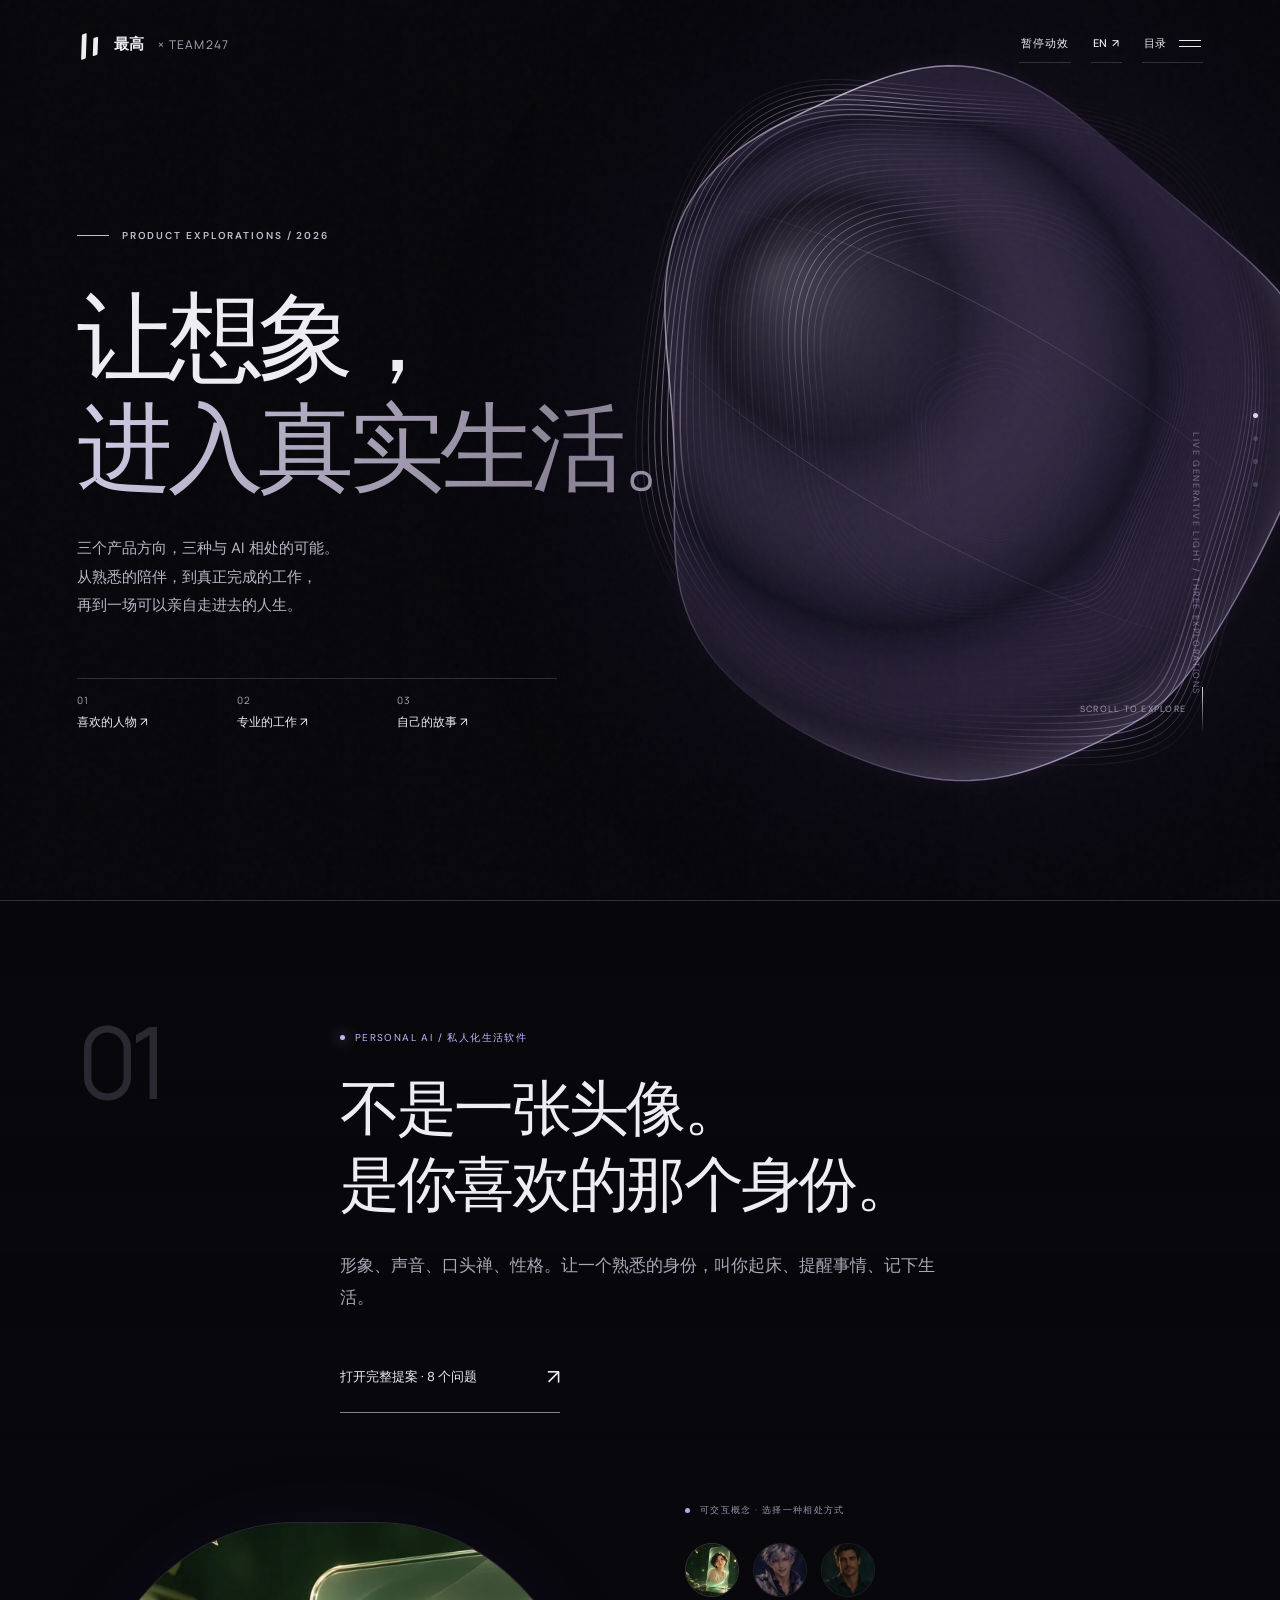
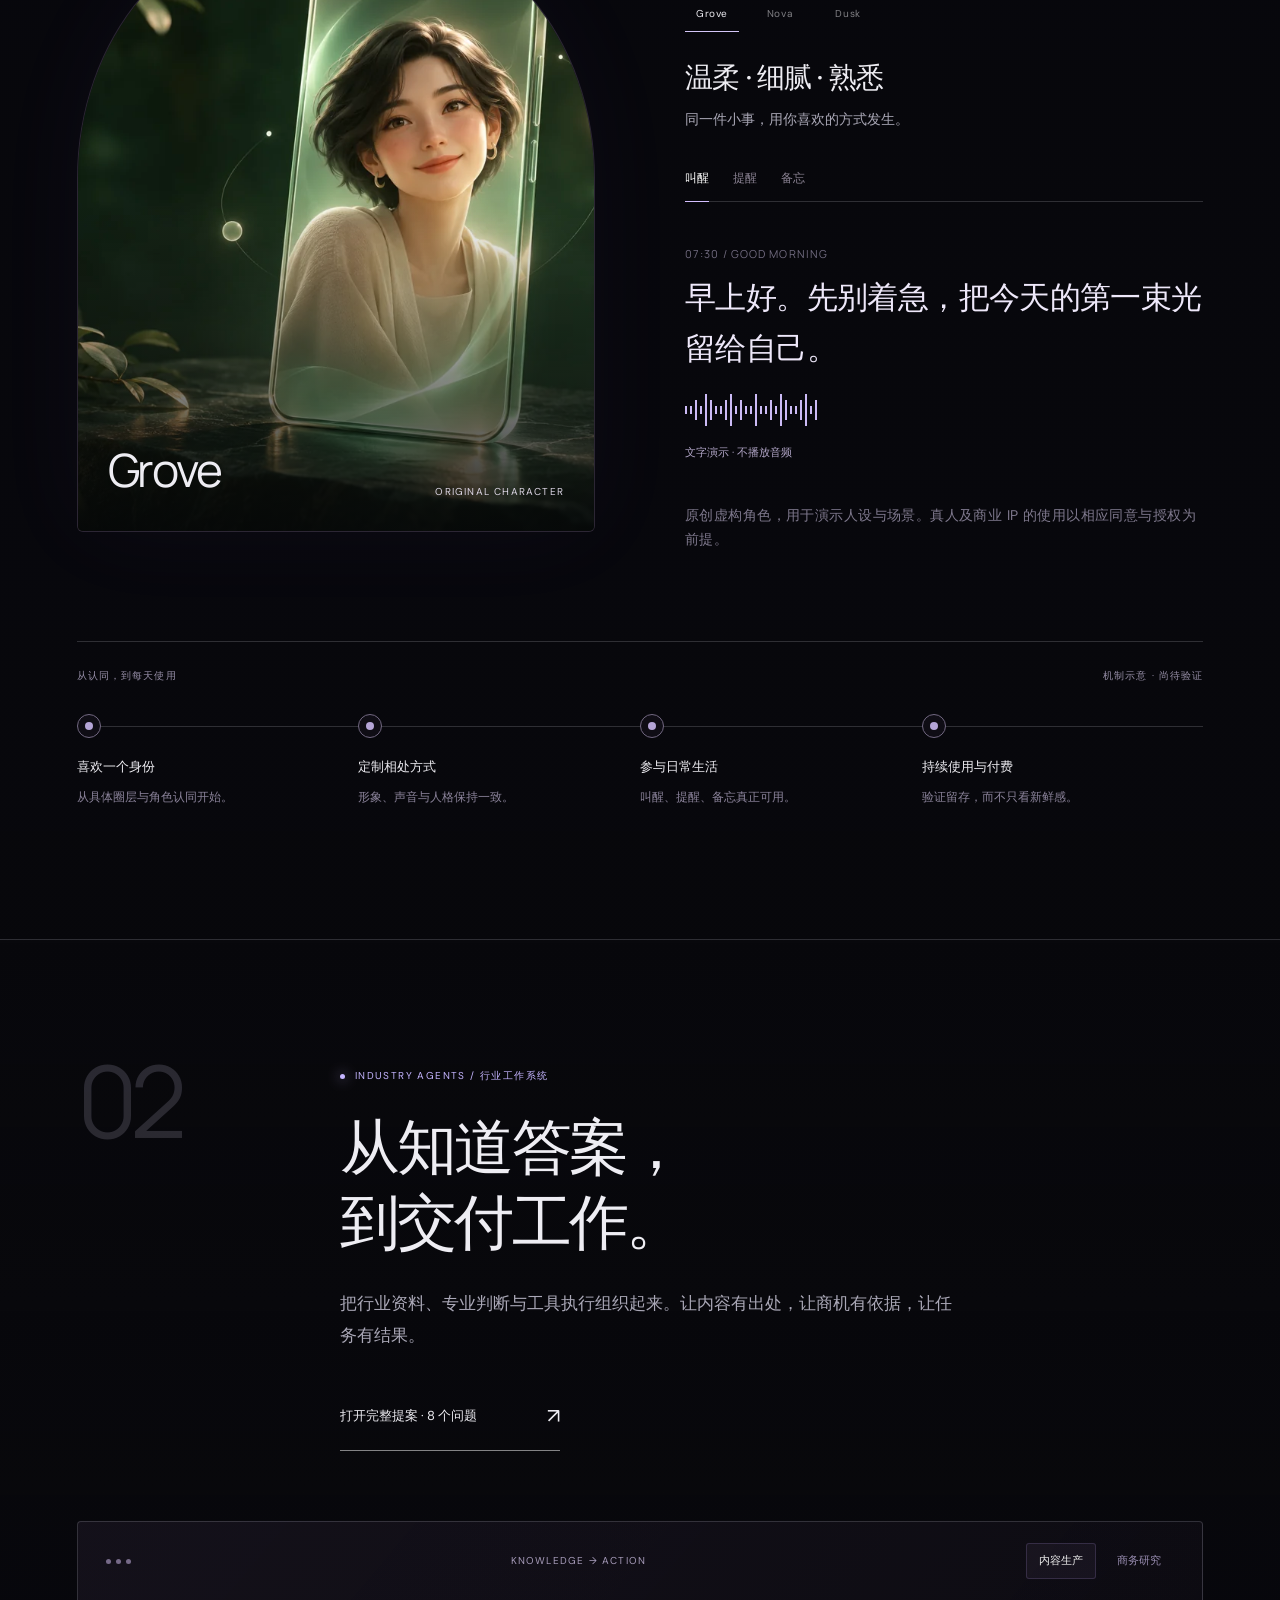
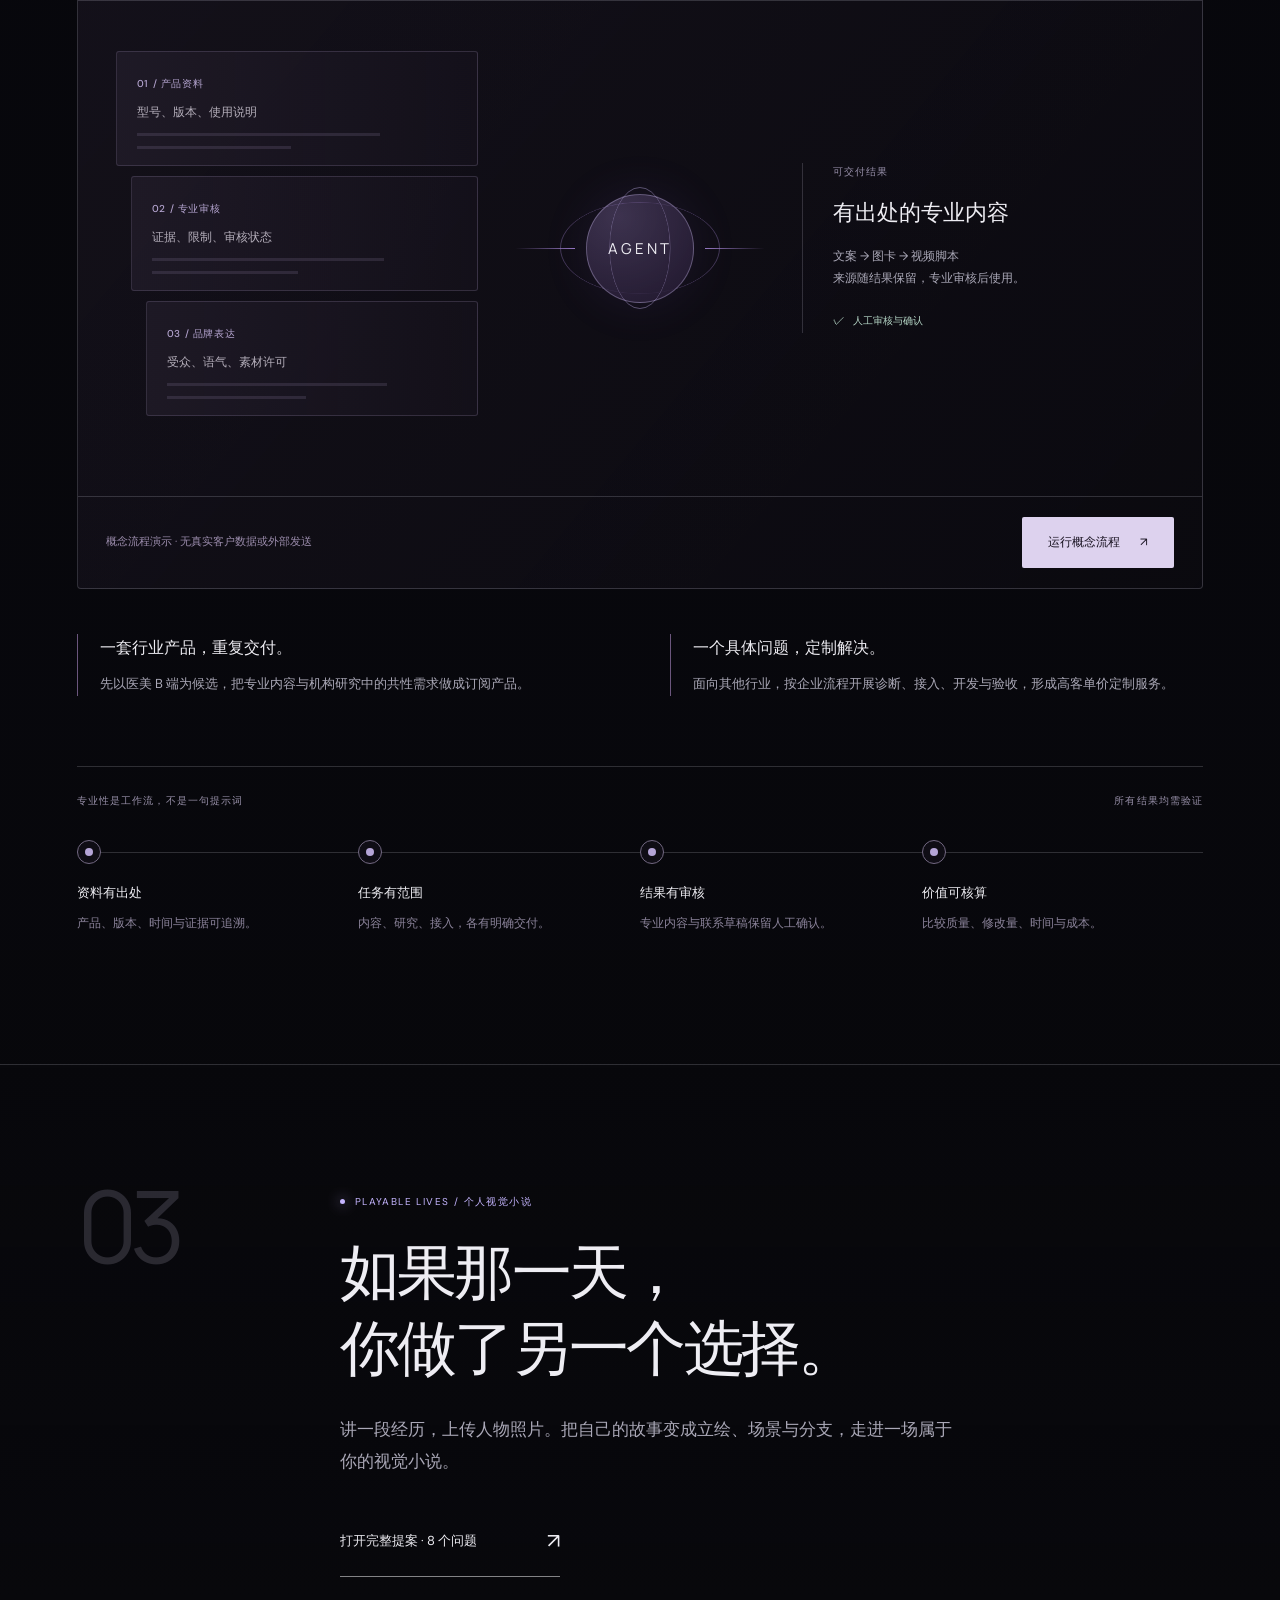
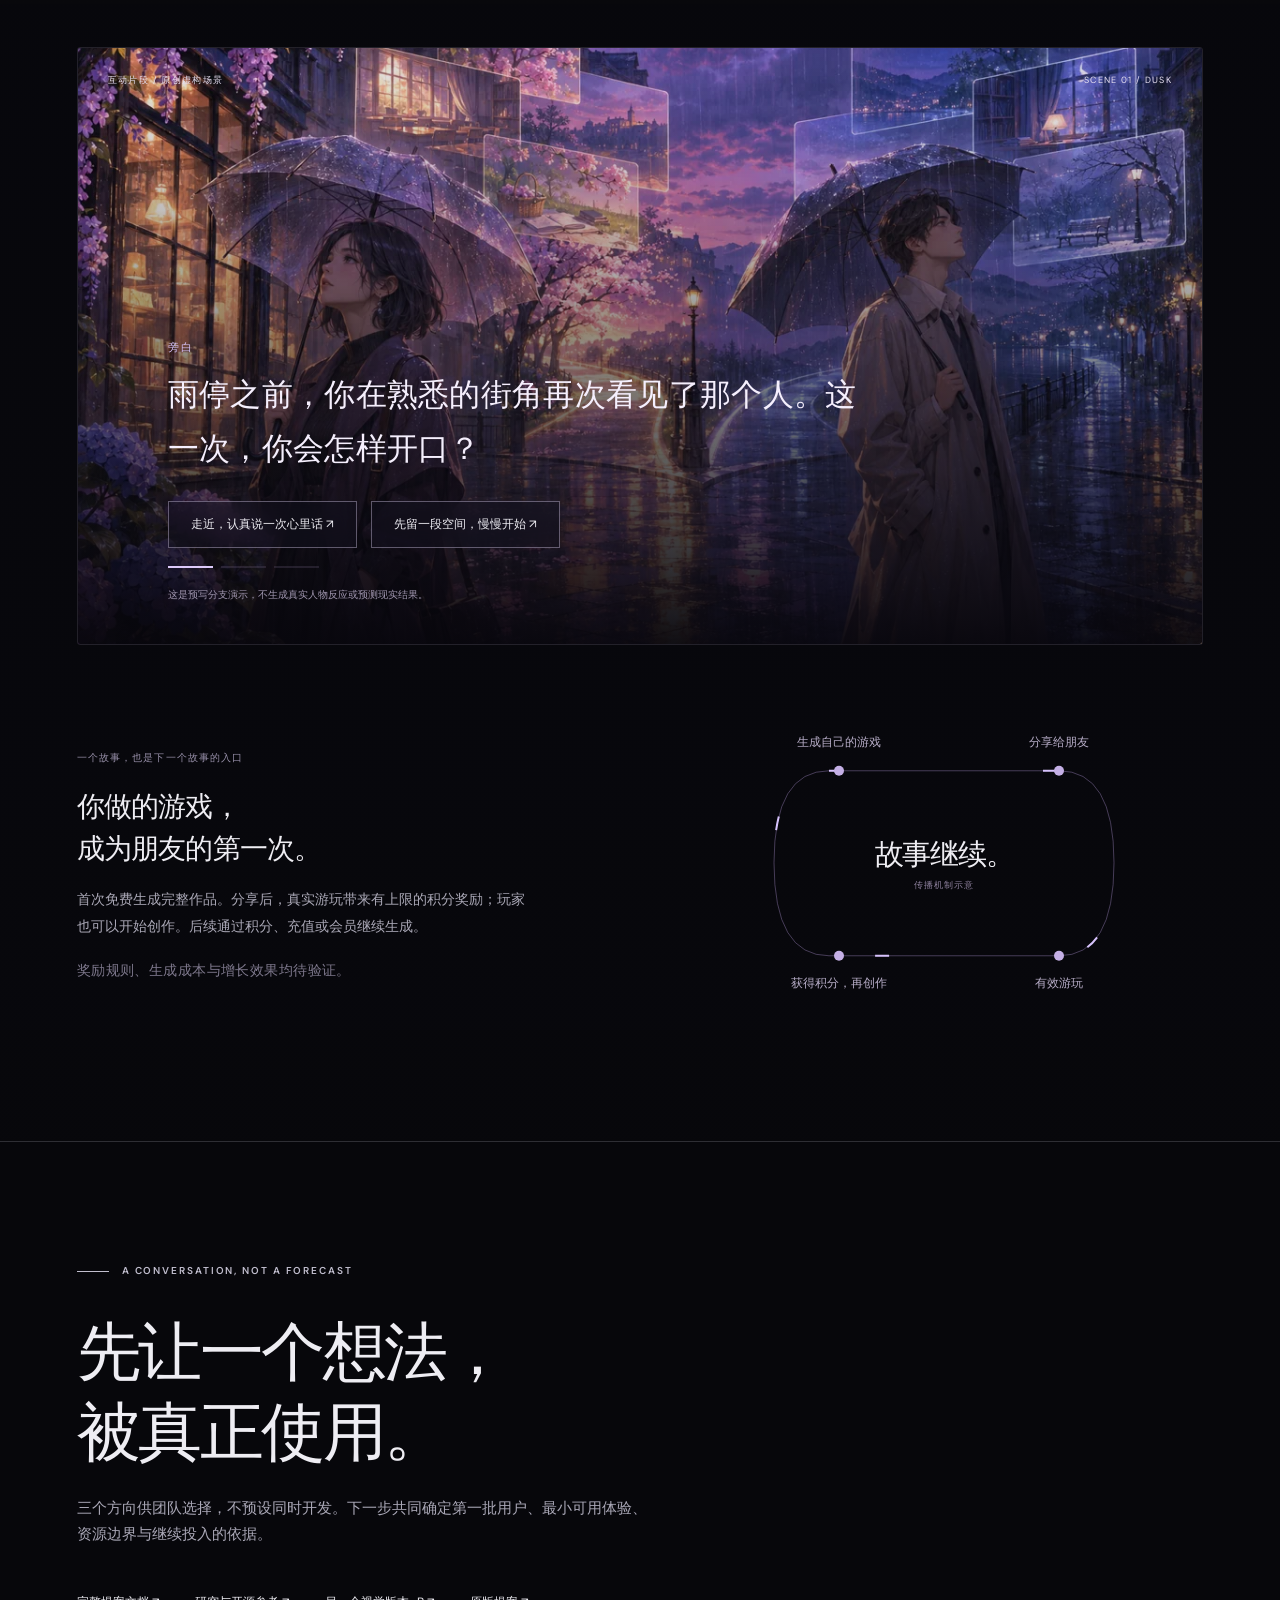
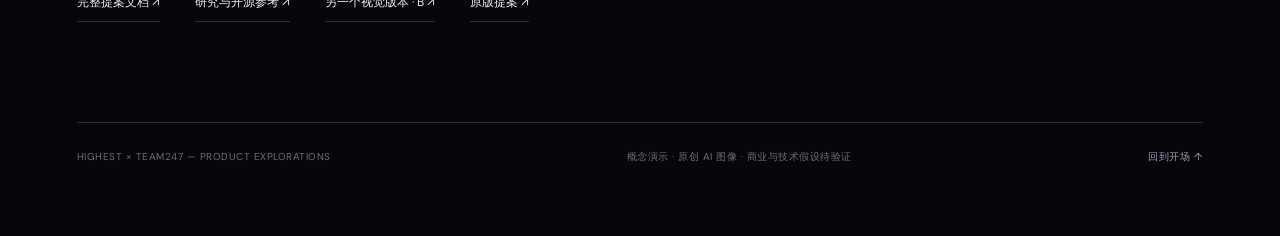
==== team247-proposals/a.html @ 658eeb75 "Publish two distinct motion-led proposal designs" ====
<!doctype html>
<html lang="zh-CN">
<head>
<meta charset="utf-8"><meta name="viewport" content="width=device-width,initial-scale=1"><meta name="theme-color" content="#08080c">
<title>最高 × Team247 — Possible Worlds / A</title>
<meta name="description" content="Three product proposals: personal AI, industry agents and playable lives. An interactive bilingual presentation by Highest for Team247.">
<link rel="icon" href="assets/mark.svg" type="image/svg+xml">
<style>
@import url('https://fonts.googleapis.com/css2?family=DM+Sans:wght@400;500;600;700&family=Manrope:wght@400;500;600;700;800&display=swap');
:root{--bg:#08080c;--paper:#eeedf3;--muted:#aaa8b7;--line:rgba(236,234,255,.17);--violet:#c5b5ff;--accent:#c5b5ff;--sans:'DM Sans','PingFang SC','Microsoft YaHei',sans-serif;--display:'Manrope','PingFang SC',sans-serif}
*{box-sizing:border-box}html{scroll-behavior:smooth;scroll-padding-top:90px}body{margin:0;background:var(--bg);color:var(--paper);font-family:var(--sans);font-size:16px;line-height:1.75;overflow-x:hidden}button,a,input{font:inherit}button,a{-webkit-tap-highlight-color:transparent}button{cursor:pointer}a{color:inherit;text-decoration:none}button{color:inherit;border:0;background:none}button:focus-visible,a:focus-visible{outline:2px solid var(--violet);outline-offset:6px}button:disabled{opacity:.5;cursor:default}::selection{background:#c5b5fF;color:#111}p,h1,h2,h3{margin:0}p{color:var(--muted)}h1,h2,h3{font-weight:500}img{display:block;width:100%;object-fit:cover}svg{display:block}#webgl{position:fixed;inset:0;z-index:-2;pointer-events:none;opacity:.96}#webgl canvas{width:100%;height:100%;display:block}.background{position:fixed;inset:0;z-index:-3;background:radial-gradient(ellipse at 77% 37%,#292039 0,transparent 47%),#08080c}.webgl-ready .background{background:#08080c}.noise{position:fixed;inset:0;z-index:8;pointer-events:none;opacity:.035;background-image:url("data:image/svg+xml,%3Csvg viewBox='0 0 180 180' xmlns='http://www.w3.org/2000/svg'%3E%3Cfilter id='n'%3E%3CfeTurbulence type='fractalNoise' baseFrequency='.78' numOctaves='3' stitchTiles='stitch'/%3E%3C/filter%3E%3Cpath fill='%23fff' filter='url(%23n)' opacity='.65' d='M0 0h180v180H0z'/%3E%3C/svg%3E")}
.wrap{width:min(1440px,88vw);margin:0 auto}.nav{position:fixed;left:0;right:0;top:0;z-index:30;border-bottom:1px solid transparent;transition:background .3s,border .3s}.nav.scrolled{background:rgba(8,8,12,.82);backdrop-filter:blur(20px);border-color:var(--line)}.nav-inner{height:88px;display:flex;align-items:center;justify-content:space-between;gap:30px}.brand{font-family:var(--display);font-size:15px;letter-spacing:.02em;display:flex;align-items:center;gap:14px}.brand-mark{width:23px;height:23px;position:relative;display:block;transform:rotate(-18deg)}.brand-mark:before,.brand-mark:after{content:'';position:absolute;background:#eee;border-radius:1px;width:5px;height:24px;left:4px;transform:skew(-20deg)}.brand-mark:after{left:15px;height:17px;top:7px}.brand span.light{font-size:12px;color:var(--muted);letter-spacing:.1em}.nav-tools{display:flex;align-items:center;gap:20px}.tool{height:38px;font-size:11px;font-weight:500;letter-spacing:.07em;border-bottom:1px solid var(--line);padding:0 2px;white-space:nowrap}.tool:hover{border-color:white}.menu-btn{display:flex;align-items:center;gap:12px}.menu-icon{display:flex;gap:5px;flex-direction:column;width:22px}.menu-icon i{height:1px;width:22px;background:var(--paper);transition:transform .3s}.menu-btn[aria-expanded=true] i:first-child{transform:translateY(3px) rotate(45deg)}.menu-btn[aria-expanded=true] i:last-child{transform:translateY(-3px) rotate(-45deg)}.menu{position:fixed;inset:88px 0 auto;z-index:28;background:rgba(13,12,19,.97);backdrop-filter:blur(24px);border-bottom:1px solid var(--line);padding:30px 0 42px}.menu[hidden]{display:none}.menu-links{display:grid;grid-template-columns:repeat(3,1fr);gap:36px}.menu a{display:block;padding:18px 0;border-bottom:1px solid var(--line)}.menu a span{display:block;color:var(--muted);font-size:11px;letter-spacing:.14em;margin-bottom:10px}.menu a strong{font-size:24px;font-weight:400}.menu-secondary{margin-top:28px;display:flex;gap:28px;font-size:12px;color:var(--muted)}
.hero{min-height:100svh;display:flex;align-items:center;padding:150px 0 90px;position:relative}.hero:before{content:'';position:absolute;inset:0;z-index:-1;background:linear-gradient(90deg,rgba(8,8,12,.65),transparent 75%)}.eyebrow{display:flex;align-items:center;gap:13px;font-size:10px;font-weight:600;letter-spacing:.19em;text-transform:uppercase;color:#c1bece}.eyebrow:before{content:'';height:1px;width:32px;background:currentColor}.hero-kicker{margin-bottom:35px}.hero h1{font-family:var(--display);font-size:clamp(55px,7.5vw,126px);font-weight:500;line-height:1.15;letter-spacing:-.055em;max-width:1100px}.hero h1 .line{display:block;overflow:hidden}.hero h1 .line>span{display:block}.hero h1 .soft{color:transparent;background:linear-gradient(110deg,#d3cde8,#898294 45%,#e3dafa);background-clip:text;-webkit-background-clip:text}.hero-description{font-size:15px;max-width:400px;margin-top:34px;color:#bbb7c7;line-height:1.9}.hero-bottom{display:flex;align-items:end;justify-content:space-between;margin-top:58px;gap:30px}.chapter-track{display:flex;gap:0}.track-link{padding:14px 24px 0 0;width:160px;border-top:1px solid var(--line);position:relative;font-size:12px}.track-link:before{content:'';position:absolute;top:-1px;left:0;height:1px;width:0;background:white;transition:width .4s}.track-link:hover:before{width:90%}.track-link b{display:block;font:10px var(--display);color:var(--muted);margin-bottom:5px;letter-spacing:.15em}.scroll-note{font-size:9px;letter-spacing:.14em;display:flex;align-items:center;gap:16px;color:#9f9aa9}.scroll-note:after{content:'';height:46px;width:1px;background:linear-gradient(#ddd,transparent)}.film-caption{position:absolute;right:6vw;top:48%;font-size:9px;letter-spacing:.18em;color:#bcb5d2;writing-mode:vertical-rl;opacity:.55}
.chapter{position:relative;padding:120px 0 130px;border-top:1px solid var(--line);background:linear-gradient(180deg,rgba(8,8,12,.5),rgba(8,8,12,.9) 34%,rgba(8,8,12,.92));scroll-margin-top:60px}.chapter-head{display:grid;grid-template-columns:.27fr 1fr;gap:30px;margin-bottom:70px}.chapter-index{font:100px/.8 var(--display);letter-spacing:-.08em;color:rgba(223,217,247,.16)}.chapter-intro{max-width:850px}.chapter h2{font:500 clamp(37px,4.7vw,78px)/1.26 var(--display);letter-spacing:-.045em;margin:20px 0 28px}.chapter-deck{font-size:17px;line-height:1.9;max-width:620px}.chapter-tag{display:inline-flex;align-items:center;gap:10px;font-size:10px;letter-spacing:.14em;color:var(--violet)}.dot{width:5px;height:5px;background:currentColor;border-radius:50%;box-shadow:0 0 14px currentColor}.read-link{display:inline-flex;align-items:center;justify-content:space-between;gap:55px;padding:16px 0;border-bottom:1px solid rgba(255,255,255,.5);font-size:13px;margin-top:30px;min-width:220px}.read-link .arrow{font-size:21px;transition:transform .25s}.read-link:hover .arrow{transform:translate(4px,-4px)}.concept-note{font-size:10px;color:#7e788d;line-height:1.65;letter-spacing:.03em;margin-top:18px}.demo-label{font-size:9px;color:#9b93ae;letter-spacing:.15em;text-transform:uppercase;display:flex;align-items:center;gap:10px}.demo-label:before{content:'';display:block;width:5px;height:5px;background:#b9a6f2;border-radius:50%}
.persona-layout{display:grid;grid-template-columns:1fr 1fr;gap:8%;align-items:center}.portrait-stage{position:relative;height:610px;border-radius:42% 42% 6px 6px;overflow:hidden;border:1px solid #675b7840;background:#18141d;box-shadow:0 0 100px #9c72fa0b}.portrait-stage:after{content:'';position:absolute;inset:0;background:linear-gradient(transparent 45%,rgba(5,7,8,.88));pointer-events:none}.portrait-stage img{height:100%;transition:opacity .25s,transform .9s;object-position:center}.portrait-stage:hover img{transform:scale(1.035)}.portrait-stage .portrait-label{position:absolute;left:30px;right:30px;bottom:30px;z-index:2;display:flex;justify-content:space-between;align-items:end}.portrait-label strong{font:400 46px var(--display);letter-spacing:-.05em}.portrait-label span{font-size:10px;color:#ddd6e5;text-transform:uppercase;letter-spacing:.12em}.avatar-selector{display:flex;gap:14px;margin:24px 0}.avatar-choice{display:flex;flex-direction:column;gap:8px;align-items:center;padding:0 0 9px;border-bottom:1px solid transparent;opacity:.52;transition:opacity .3s}.avatar-choice.active{opacity:1;border-color:#d4c6f7}.avatar-choice img{width:54px;height:54px;border-radius:50%;border:1px solid #ffffff30;object-fit:cover}.avatar-choice span{font-size:10px;letter-spacing:.06em}.persona-config{padding:20px 0}.persona-config h3{font-size:28px;line-height:1.4;margin:26px 0 10px;letter-spacing:-.03em}.persona-config>p{font-size:14px}.scene-tabs{display:flex;gap:24px;margin:36px 0 20px;border-bottom:1px solid var(--line)}.scene-tab{padding:0 0 12px;font-size:12px;position:relative;color:#898192}.scene-tab.active{color:white}.scene-tab.active:after{content:'';position:absolute;bottom:-1px;left:0;right:0;height:1px;background:#d4bfff}.message{min-height:165px;padding:24px 0;position:relative}.message-time{font:11px var(--display);color:#716b80;letter-spacing:.1em;margin-bottom:12px}.message-quote{font-size:clamp(22px,2.4vw,36px);line-height:1.65;letter-spacing:-.02em;color:#eee8fa}.message-role{color:#b1a5c7;font-size:11px;margin-top:16px}.wave{height:35px;display:flex;align-items:center;gap:3px;margin-top:18px}.wave i{display:block;width:2px;background:#cbbaf5;height:8px;animation:wave 2.1s ease-in-out infinite}.wave i:nth-child(3n){animation-delay:-.4s;height:20px}.wave i:nth-child(4n){animation-delay:-1.2s}.wave i:nth-child(5n){height:32px;animation-delay:-.8s}@keyframes wave{0%,100%{transform:scaleY(.3);opacity:.3}50%{transform:scaleY(1);opacity:1}}
.mechanism{margin-top:70px;border-top:1px solid var(--line);padding-top:25px}.mechanism-head{display:flex;justify-content:space-between;gap:25px;margin-bottom:30px}.micro{font-size:10px;color:#978fa9;letter-spacing:.11em;text-transform:uppercase}.rail{display:grid;grid-template-columns:repeat(4,1fr);position:relative}.rail:before{content:'';position:absolute;left:0;right:0;top:12px;height:1px;background:var(--line)}.rail-node{padding-right:25px;position:relative}.rail-node .pin{position:relative;display:block;width:24px;height:24px;background:#0f0d15;border:1px solid #726882;border-radius:50%;margin-bottom:18px}.rail-node .pin:after{content:'';position:absolute;inset:7px;background:#b5a5d7;border-radius:50%}.rail-node h4{margin:0 0 8px;font-size:13px;font-weight:500}.rail-node p{font-size:12px;line-height:1.8;color:#8b839b;max-width:230px}
.industry-workspace{background:linear-gradient(130deg,#211b2a80,#0b0a10dc);border:1px solid var(--line);border-radius:4px;position:relative;overflow:hidden}.workspace-top{display:flex;align-items:center;justify-content:space-between;padding:21px 28px;border-bottom:1px solid var(--line)}.window-dots{display:flex;gap:5px}.window-dots i{width:5px;height:5px;background:#766a88;border-radius:50%}.workspace-title{font-size:10px;color:#a69bb9;letter-spacing:.12em}.industry-views{display:flex;gap:8px}.mode-btn{font-size:11px;color:#978baf;padding:7px 12px;border:1px solid transparent;border-radius:3px}.mode-btn.active{color:#eee;border-color:#8b76b540;background:#75618b1a}.pipeline{display:grid;grid-template-columns:1fr .7fr 1fr;gap:35px;padding:50px 38px;align-items:center;min-height:340px}.source-stack{position:relative;padding:0 0 20px}.source-sheet{border:1px solid #7b6c8c50;border-radius:3px;padding:16px 20px;margin-bottom:10px;background:linear-gradient(90deg,#2a233380,#1a152160);transform:translateX(0);transition:transform .5s,background .5s}.source-sheet:nth-child(2){margin-left:15px}.source-sheet:nth-child(3){margin-left:30px}.source-sheet b{font-size:10px;font-weight:500;color:#b4a4cf;letter-spacing:.06em}.source-sheet p{font-size:12px;color:#b4aeba;margin-top:6px}.source-line{height:3px;width:76%;margin-top:10px;background:#9f8cb52c}.source-line.short{width:48%}.core{aspect-ratio:1;display:grid;place-items:center;position:relative;max-width:160px;width:100%;margin:auto}.core:before,.core:after{content:'';position:absolute;inset:0;border:1px solid #8a70ae70;border-radius:50%;transform:rotateX(55deg);animation:orbit 14s linear infinite}.core:after{inset:12%;animation-direction:reverse;border-color:#c9b7ef66;transform:rotateY(60deg)}.core-main{width:68%;height:68%;border:1px solid #d9c9fc55;border-radius:50%;display:grid;place-items:center;background:radial-gradient(circle at 30% 20%,#a88bd64d,#20172d);box-shadow:0 0 50px #9668ef18;position:relative}.core-main span{font:15px var(--display);letter-spacing:.2em}.core .connection{position:absolute;top:50%;height:1px;width:60px;background:linear-gradient(90deg,transparent,#9477c1);left:-45px}.core .connection.right{left:auto;right:-45px;transform:rotate(180deg)}@keyframes orbit{to{transform:rotateX(55deg) rotateZ(360deg)}}.output-frame{border-left:1px solid var(--line);padding-left:30px}.output-frame .micro{margin-bottom:15px}.output-frame h3{font-size:22px;line-height:1.5;margin-bottom:16px}.output-frame p{font-size:12px;line-height:1.9}.approval{display:inline-flex;gap:8px;align-items:center;color:#b6d7c7;font-size:10px;margin-top:20px}.approval:before{content:'✓';font-size:12px}.run-btn{padding:15px 26px;background:#ddd2ee;color:#17111f;font-size:12px;display:flex;align-items:center;gap:20px;border-radius:2px;transition:background .2s}.run-btn:hover{background:white}.workspace-bottom{display:flex;align-items:center;justify-content:space-between;border-top:1px solid var(--line);padding:20px 28px;gap:20px}.progress-text{font-size:11px;color:#9b8cac;min-height:20px}.running .source-sheet{transform:translateX(8px);background:#382947}.running .core{animation:pulse 1s ease-in-out infinite}@keyframes pulse{50%{filter:brightness(1.6)}}.business-routes{display:grid;grid-template-columns:1fr 1fr;gap:60px;margin-top:45px}.business-route{padding-left:22px;border-left:1px solid #6b567d}.business-route h3{font-size:16px;margin-bottom:10px}.business-route p{font-size:13px;line-height:1.9}
.story-stage{position:relative;min-height:580px;border:1px solid #9990ae30;overflow:hidden;border-radius:3px;isolation:isolate}.story-stage>img{position:absolute;inset:0;height:100%;z-index:-2;transition:transform 2s ease,filter 1s}.story-stage:after{content:'';position:absolute;inset:0;z-index:-1;background:linear-gradient(180deg,rgba(7,6,12,.12) 10%,rgba(7,6,12,.35) 40%,rgba(7,6,12,.96))}.story-topline{position:absolute;left:30px;right:30px;top:25px;display:flex;justify-content:space-between;color:#e8e1f2;font-size:9px;letter-spacing:.15em}.story-body{position:relative;padding:290px 8% 40px;max-width:900px}.story-speaker{font-size:11px;letter-spacing:.2em;color:#d6c3fa;margin-bottom:12px}.story-line{font-size:clamp(19px,2.4vw,31px);line-height:1.75;letter-spacing:.01em;max-width:700px;color:#f5effd;min-height:108px}.choices{display:flex;gap:14px;margin-top:24px;flex-wrap:wrap}.choice{font-size:12px;padding:12px 22px;border:1px solid #e2d4f361;background:#11101e70;backdrop-filter:blur(12px);transition:background .25s,transform .25s}.choice:hover{background:#55456490;transform:translateY(-2px)}.story-foot{font-size:10px;color:#a197b0;margin-top:18px}.story-timeline{display:flex;gap:8px;align-items:center;margin-top:18px}.story-timeline i{height:2px;width:45px;background:#7e6c9438}.story-timeline i.active{background:#ddcafa}.flywheel{display:grid;grid-template-columns:1fr 1fr;gap:8%;align-items:center;margin-top:70px}.flywheel-copy h3{font-size:28px;line-height:1.5;letter-spacing:-.03em;margin:16px 0}.flywheel-copy p{font-size:14px;line-height:1.9;max-width:450px}.loop-diagram{position:relative;width:min(100%,430px);aspect-ratio:1.45;margin:auto}.loop-diagram svg{width:100%;height:100%;overflow:visible}.loop-diagram text{font-family:var(--sans);fill:#b7adc8;font-size:12px}.loop-diagram .loop-path{fill:none;stroke:#8e79af77;stroke-width:1}.loop-diagram .flow{stroke:#d6c2fc;stroke-width:2;stroke-dasharray:14 200;fill:none;animation:dash 15s linear infinite}@keyframes dash{to{stroke-dashoffset:-856}}.loop-center{position:absolute;inset:0;display:flex;align-items:center;justify-content:center;flex-direction:column;pointer-events:none}.loop-center b{font:29px var(--display);font-weight:400;letter-spacing:-.04em}.loop-center span{font-size:9px;color:#8e819f;letter-spacing:.12em;margin-top:3px}
.closing{padding:120px 0 70px;background:#08080cf5;border-top:1px solid var(--line)}.closing h2{font:400 clamp(35px,5vw,80px)/1.25 var(--display);letter-spacing:-.04em;max-width:1000px}.closing-deck{max-width:580px;margin-top:25px;font-size:15px}.closing-links{display:flex;gap:35px;flex-wrap:wrap;margin-top:45px}.closing-links a{font-size:12px;border-bottom:1px solid var(--line);padding-bottom:8px}.footer{display:flex;justify-content:space-between;gap:20px;margin-top:100px;padding-top:25px;border-top:1px solid var(--line);font-size:10px;color:#716a7d;letter-spacing:.05em}.footer a{color:#a198b1}.page-progress{position:fixed;left:0;top:0;height:1px;background:#e2cfff;transform-origin:left;transform:scaleX(0);width:100%;z-index:60}.chapter-dots{position:fixed;right:22px;top:50%;transform:translateY(-50%);z-index:12;display:flex;flex-direction:column;gap:18px}.chapter-dots a{width:5px;height:5px;border-radius:50%;background:#7f738f66;transition:background .25s,box-shadow .25s}.chapter-dots a.current{background:#ded0ff;box-shadow:0 0 12px #c1a4ff80}.reveal{opacity:1}.motion .reveal{opacity:0;transform:translateY(22px);transition:opacity 1s ease,transform 1.2s cubic-bezier(.16,1,.3,1)}.motion .reveal.visible{opacity:1;transform:none}.motion .hero .line>span{animation:line-reveal 1.3s cubic-bezier(.16,1,.3,1) both}.motion .hero .line:nth-child(2)>span{animation-delay:.12s}.motion .hero .line:nth-child(3)>span{animation-delay:.24s}@keyframes line-reveal{from{transform:translateY(115%);opacity:0}to{transform:none;opacity:1}}.paused *,body.paused *:before,body.paused *:after{animation-play-state:paused!important}.paused .reveal{opacity:1;transform:none}.reader-open main *,.reader-open main *:before,.reader-open main *:after{animation-play-state:paused!important}
.reader{position:fixed;inset:0;width:100%;height:100%;max-width:none;max-height:none;margin:0;border:0;background:#0e0c13;color:var(--paper);padding:0;z-index:100;overflow:hidden}.reader::backdrop{background:#08080c}.reader[open]{display:flex;flex-direction:column}.reader-bar{height:78px;flex-shrink:0;border-bottom:1px solid var(--line);display:flex;justify-content:space-between;align-items:center;padding:0 5vw;gap:20px}.reader-bar span{font-size:11px;letter-spacing:.08em;color:#a99cb9}.close-reader{font-size:11px;letter-spacing:.12em;display:flex;gap:15px;align-items:center}.close-reader i{font-style:normal;font-size:25px}.reader-layout{display:grid;grid-template-columns:240px minmax(0,800px);gap:7vw;max-width:1250px;margin:0 auto;width:90%;overflow:auto;padding:65px 0 90px;overscroll-behavior:contain}.reader-nav{position:sticky;top:0;align-self:start}.reader-nav a{display:flex;gap:12px;font-size:11px;color:#968b9f;padding:9px 0;line-height:1.6}.reader-nav a:hover{color:white}.reader-nav b{font:10px var(--display);color:#5d506b;padding-top:4px;min-width:20px}.reader-content>h2{font:400 clamp(30px,4vw,50px)/1.4 var(--display);letter-spacing:-.04em;margin-bottom:16px}.reader-subtitle{font-size:14px;line-height:1.9;margin-bottom:50px}.reader-section{padding-top:35px;padding-bottom:35px;border-top:1px solid var(--line);scroll-margin-top:12px}.reader-section .micro{color:#a88ed0}.reader-section h3{font-size:21px;margin:12px 0 22px;letter-spacing:-.02em}.reader-lead{font-size:18px!important;color:#e1d8ee!important;line-height:1.85!important;margin-bottom:22px!important}.reader-section p{font-size:14px;line-height:2;margin:0 0 17px;color:#a49aaf;white-space:pre-line}.reader-bottom{display:flex;gap:20px;margin-top:25px;font-size:12px;color:#bea7d8}.sr-only{position:absolute;width:1px;height:1px;padding:0;margin:-1px;overflow:hidden;clip:rect(0,0,0,0);border:0}
@media(min-width:1600px){.hero h1{font-size:128px}.wrap{width:min(1440px,84vw)}}
@media(max-width:1050px){.chapter-index{font-size:75px}.portrait-stage{height:530px}.persona-layout{gap:6%}.pipeline{gap:18px;padding:35px 24px}.source-sheet{padding:12px}.core .connection{width:35px;left:-25px}.core .connection.right{right:-25px}.output-frame{padding-left:20px}.reader-layout{grid-template-columns:185px minmax(0,1fr);gap:6vw}.nav-tools{gap:16px}.hero h1{font-size:8.5vw}.chapter h2{font-size:5.4vw}}
@media(max-width:700px){.wrap{width:88vw}.nav-inner{height:70px;gap:8px}.brand{font-size:12px;gap:10px}.brand span.light{display:none}.brand-mark{transform:scale(.82) rotate(-18deg);width:20px}.nav-tools{gap:14px}.tool{font-size:9px;height:34px}.tool.motion-toggle{font-size:0;width:24px}.tool.motion-toggle:after{content:'Ⅱ';font-size:12px}.paused .tool.motion-toggle:after{content:'▷'}.menu-btn span.label{display:none}.menu-icon{width:20px}.menu-icon i{width:20px}.menu{top:70px;padding:20px 0 30px}.menu-links{display:block}.menu a{padding:16px 0}.menu a span{margin-bottom:5px;font-size:9px}.menu a strong{font-size:23px}.menu-secondary{gap:18px;flex-wrap:wrap}.hero{min-height:96svh;padding:132px 0 58px;align-items:end}.hero:before{background:linear-gradient(180deg,rgba(8,8,12,.12),rgba(8,8,12,.75) 70%,#08080c)}.hero h1{font-size:clamp(48px,12.8vw,80px);letter-spacing:-.07em;line-height:1.2}.hero-kicker{margin-bottom:27px}.eyebrow{font-size:8px;letter-spacing:.15em}.eyebrow:before{width:20px}.hero-description{font-size:13px;max-width:310px;margin-top:26px}.hero-bottom{margin-top:42px}.chapter-track{width:100%}.track-link{width:33.33%;font-size:10px;padding-right:8px}.track-link b{font-size:9px}.scroll-note,.film-caption,.chapter-dots{display:none}.chapter{padding:75px 0 80px}.chapter-head{display:block;margin-bottom:38px}.chapter-index{font-size:53px;margin-bottom:25px}.chapter-tag{font-size:9px}.chapter h2{font-size:37px;margin:18px 0 22px;line-height:1.35;letter-spacing:-.045em}.chapter-deck{font-size:14px;line-height:1.9}.read-link{margin-top:20px;font-size:12px;min-width:200px}.persona-layout{display:flex;flex-direction:column;gap:28px}.portrait-stage{height:440px;width:100%;border-radius:43% 43% 4px 4px}.portrait-label strong{font-size:38px}.portrait-stage .portrait-label{left:24px;bottom:24px}.persona-config{width:100%;padding-top:0}.persona-config h3{font-size:25px;margin-top:20px}.persona-config>p{font-size:13px}.avatar-selector{margin:20px 0;gap:18px}.avatar-choice img{width:48px;height:48px}.scene-tabs{margin-top:25px;gap:26px}.message{min-height:160px;padding:15px 0}.message-quote{font-size:24px}.wave{margin-top:10px}.mechanism{margin-top:38px;padding-top:22px}.mechanism-head{flex-direction:column;gap:5px;margin-bottom:25px}.rail{grid-template-columns:1fr 1fr;gap:30px 22px}.rail:before{display:none}.rail-node{padding-right:0;border-top:1px solid var(--line);padding-top:15px}.rail-node .pin{width:18px;height:18px;margin-bottom:12px}.rail-node .pin:after{inset:5px}.rail-node h4{font-size:12px}.rail-node p{font-size:11px}.industry-workspace{border-radius:3px}.workspace-top{padding:16px;flex-wrap:wrap;gap:16px}.window-dots{display:none}.workspace-title{font-size:9px}.industry-views{margin-left:auto}.mode-btn{font-size:10px;padding:5px 8px}.pipeline{display:flex;flex-direction:column;gap:20px;padding:25px 22px;min-height:0}.source-stack{width:100%;padding:0}.source-sheet{padding:12px 16px}.source-sheet:nth-child(2){margin-left:10px}.source-sheet:nth-child(3){margin-left:20px}.core{width:100px;min-height:100px}.core .connection{width:40px;top:-15px;left:calc(50% - 20px);transform:rotate(90deg)}.core .connection.right{top:auto;bottom:-15px;left:calc(50% - 20px);transform:rotate(90deg)}.core-main span{font-size:12px}.output-frame{width:100%;border-left:0;border-top:1px solid var(--line);padding:22px 0 0}.output-frame h3{font-size:20px}.output-frame p{font-size:12px}.workspace-bottom{padding:18px;flex-direction:column;align-items:stretch;gap:12px}.run-btn{justify-content:space-between;width:100%;padding:12px 18px}.progress-text{font-size:10px}.business-routes{grid-template-columns:1fr;gap:25px;margin-top:30px}.business-route h3{font-size:15px}.business-route p{font-size:12px}.story-stage{min-height:580px}.story-stage>img{object-position:49% center}.story-topline{left:18px;right:18px;top:19px;font-size:8px;letter-spacing:.07em}.story-body{padding:285px 22px 24px}.story-line{font-size:20px;line-height:1.8;min-height:110px}.story-speaker{font-size:10px}.choices{flex-direction:column;gap:9px;margin-top:20px}.choice{font-size:11px;width:100%;text-align:left;padding:12px 14px}.story-foot{font-size:9px}.flywheel{grid-template-columns:1fr;gap:35px;margin-top:40px}.flywheel-copy h3{font-size:25px}.flywheel-copy p{font-size:13px}.loop-diagram{width:100%}.loop-diagram text{font-size:11px}.loop-center b{font-size:25px}.closing{padding:75px 0 35px}.closing h2{font-size:35px}.closing-deck{font-size:13px}.closing-links{gap:22px;margin-top:30px}.closing-links a{font-size:11px}.footer{margin-top:65px;flex-direction:column;gap:7px;font-size:9px}.reader-bar{height:65px;padding:0 6vw}.reader-bar span{font-size:9px;max-width:70%;line-height:1.4}.close-reader{font-size:9px;gap:8px}.reader-layout{display:block;width:88%;padding:25px 0 55px}.reader-nav{position:relative;display:flex;overflow-x:auto;gap:18px;white-space:nowrap;padding-bottom:20px;margin-bottom:25px;border-bottom:1px solid var(--line)}.reader-nav a{font-size:10px;gap:6px}.reader-nav b{font-size:9px}.reader-content>h2{font-size:31px}.reader-subtitle{font-size:12px;margin-bottom:30px}.reader-section{padding:25px 0}.reader-section h3{font-size:19px}.reader-lead{font-size:16px!important;line-height:1.9!important}.reader-section p{font-size:13px}.reader-bottom{font-size:11px}}
@media(prefers-reduced-motion:reduce){html{scroll-behavior:auto}*,*:before,*:after{animation:none!important;transition:none!important}.motion .reveal{opacity:1;transform:none}.motion .hero .line>span{transform:none;opacity:1}}
@media print{#webgl,.noise,.nav,.chapter-dots,.hero,.menu,main,.page-progress{display:none}.reader[open]{display:block;position:static;height:auto;overflow:visible;background:white;color:black}.reader-bar,.reader-nav{display:none}.reader-layout{display:block;overflow:visible;width:100%;padding:0}.reader-content p{color:#333}.reader-section{break-inside:avoid}}
</style>
</head>
<body>
<div class="background" aria-hidden="true"></div><div id="webgl" aria-hidden="true"></div><div class="noise" aria-hidden="true"></div><div class="page-progress" aria-hidden="true"></div>
<div id="app"></div>
<dialog class="reader" id="reader" aria-labelledby="reader-title"></dialog>
<script src="content.js"></script><script src="vendor/anime.umd.min.js"></script>
<script>
(()=>{'use strict';
const $=(s,r=document)=>r.querySelector(s);let language='zh';try{language=localStorage.getItem('team247-a-lang')||'zh'}catch{}if(!['zh','en'].includes(language))language='zh';
const reduce=matchMedia('(prefers-reduced-motion: reduce)');let paused=reduce.matches;let persona=0,scene=0,mode=0,story=0,running=false;let readerIndex=-1,runToken=0,runTimer=null,runResolver=null;const activeAnimations=new Set();const T=(zh,en)=>language==='zh'?zh:en;const escape=s=>String(s).replace(/[&<>"']/g,c=>({'&':'&amp;','<':'&lt;','>':'&gt;','"':'&quot;',"'":'&#39;'}[c]));
const people=[{name:'Grove',image:'assets/persona.webp',trait:['温柔 · 细腻 · 熟悉','Gentle · Attentive · Familiar'],lines:[['早上好。先别着急，把今天的第一束光留给自己。','Good morning. Take a breath. Keep the first light of the day for yourself.'],['还有十五分钟出门。钥匙放在手边，慢慢准备就好。','We leave in fifteen minutes. Keep your keys nearby; there is still time.'],['记下了。这个小念头，我们晚一点再一起看看。','Saved. We can come back to this little idea together later.']]},{name:'Nova',image:'assets/avatar-nova.webp',trait:['好奇 · 明快 · 自由','Curious · Bright · Free'],lines:[['起床啦！今天也有一个值得发现的小世界，出发吧。','Rise and shine! A small world is waiting to be discovered. Let’s go.'],['倒计时十五分钟！带上钥匙，我们去见见今天。','Fifteen minutes to go! Grab your keys. Let’s meet the day.'],['灵感已捕获。下一次冒险，就从这里开始。','Idea captured. Our next adventure starts right here.']]},{name:'Dusk',image:'assets/avatar-dusk.webp',trait:['沉静 · 清晰 · 可靠','Quiet · Clear · Steady'],lines:[['早安。今天先做好最重要的一件事，其他的慢慢来。','Good morning. Begin with the one thing that matters most. The rest can wait.'],['十五分钟后出发。路线已经想好，按自己的节奏来。','We leave in fifteen minutes. Take it at your own pace.'],['已经记录。你可以放下这件事，继续眼前的工作。','Recorded. You can put this down and return to what is in front of you.']]}];
function textPair(p){return p[language==='zh'?0:1]}
function settleAnimation(record){try{if(typeof record.animation?.complete==='function')record.animation.complete();record.animation?.pause?.();}catch{}record.element.style.opacity='1';record.element.style.transform='none';activeAnimations.delete(record);}
function finishAnimations(){[...activeAnimations].forEach(settleAnimation);}
function animateOnce(selector,options){const element=$(selector);if(!element)return;[...activeAnimations].filter(r=>r.element===element).forEach(settleAnimation);if(paused||reduce.matches||readerIndex>=0||!window.anime?.animate){element.style.opacity='1';element.style.transform='none';return}const record={element,animation:null};activeAnimations.add(record);record.animation=window.anime.animate(element,{...options,onComplete:()=>{element.style.opacity='1';element.style.transform='none';activeAnimations.delete(record)}});}
function cancelFlow(){runToken++;if(runTimer!==null){clearTimeout(runTimer);runTimer=null;}if(runResolver){const resolve=runResolver;runResolver=null;resolve();}running=false;}

function rail(items){return `<div class="rail">${items.map((p,i)=>`<div class="rail-node"><span class="pin"></span><h4>${p[0]}</h4><p>${p[1]}</p></div>`).join('')}</div>`}
function readBtn(i){return `<button class="read-link" data-read="${i}">${T('打开完整提案 · 8 个问题','Read the proposal · 8 questions')}<span class="arrow">↗</span></button>`}
function render(){cancelFlow();finishAnimations();const y=scrollY;document.documentElement.lang=language==='zh'?'zh-CN':'en';document.title=T('最高 × Team247 — 三种可能 / A','Highest × Team247 — Possible Worlds / A');document.body.classList.toggle('paused',paused);document.body.classList.toggle('motion',!reduce.matches&&!paused);
$('#app').innerHTML=`<header class="nav"><div class="wrap nav-inner"><a class="brand" href="#top" aria-label="${T('返回首页','Back to top')}"><i class="brand-mark"></i><strong>${T('最高','Highest')}</strong><span class="light">× TEAM247</span></a><div class="nav-tools"><button class="tool motion-toggle" id="motion" aria-label="${paused?T('播放动效','Play motion'):T('暂停动效','Pause motion')}" aria-pressed="${paused}">${paused?T('动效已暂停','MOTION OFF'):T('暂停动效','PAUSE MOTION')}</button><button class="tool" id="language" aria-label="${T('Switch to English','切换至中文')}">${T('EN ↗','中文 ↗')}</button><button class="tool menu-btn" id="menu-button" aria-label="${T('打开导航菜单','Open navigation menu')}" aria-expanded="false" aria-controls="menu"><span class="label">${T('目录','INDEX')}</span><i class="menu-icon"><i></i><i></i></i></button></div></div></header><nav class="menu" id="menu" hidden aria-label="${T('提案导航','Proposal navigation')}"><div class="wrap"><div class="menu-links">${window.PROPOSALS.map((p,i)=>`<a href="#${p.id}"><span>0${i+1} / ${p.kicker.en.toUpperCase()}</span><strong>${T(['私人 AI','行业 Agent','人生游戏'][i],['Personal AI','Industry agents','Playable lives'][i])}</strong></a>`).join('')}</div><div class="menu-secondary"><a href="b.html">${T('查看设计 B','Explore design B')} ↗</a><a href="index.html">${T('原版提案','Original presentation')} ↗</a><a href="docs/proposals.${language}.md">${T('阅读文档','Read documentation')} ↗</a></div></div></nav><nav class="chapter-dots" aria-label="${T('章节快捷跳转','Chapter shortcuts')}"><a href="#top" aria-label="${T('开场','Introduction')}" class="current"></a>${window.PROPOSALS.map(p=>`<a href="#${p.id}" aria-label="${p.title[language]}"></a>`).join('')}</nav><main><section class="hero" id="top"><div class="wrap"><div class="eyebrow hero-kicker">PRODUCT EXPLORATIONS / 2026</div><h1>${language==='zh'?'<span class="line"><span>让想象，</span></span><span class="line"><span class="soft">进入真实生活。</span></span>':'<span class="line"><span>Imagined here.</span></span><span class="line"><span class="soft">Lived out there.</span></span>'}</h1><p class="hero-description">${T('三个产品方向，三种与 AI 相处的可能。<br>从熟悉的陪伴，到真正完成的工作，<br>再到一场可以亲自走进去的人生。','Three directions. Three ways to live with AI.<br>A familiar presence. Work that gets done.<br>A life story you can step inside.')}</p><div class="hero-bottom"><div class="chapter-track">${window.PROPOSALS.map((p,i)=>`<a class="track-link" href="#${p.id}"><b>0${i+1}</b>${T(['喜欢的人物','专业的工作','自己的故事'][i],['A familiar presence','Work, completed','Your story, playable'][i])} ↗</a>`).join('')}</div><span class="scroll-note">SCROLL TO EXPLORE</span></div></div><span class="film-caption">LIVE GENERATIVE LIGHT / THREE EXPLORATIONS</span></section>
<section class="chapter" id="persona"><div class="wrap"><div class="chapter-head reveal"><div class="chapter-index">01</div><div class="chapter-intro"><div class="chapter-tag"><i class="dot"></i>PERSONAL AI / ${T('私人化生活软件','A FAMILIAR PRESENCE')}</div><h2>${T('不是一张头像。<br>是你喜欢的那个身份。','More than an avatar.<br>A presence that matters.')}</h2><p class="chapter-deck">${T('形象、声音、口头禅、性格。让一个熟悉的身份，叫你起床、提醒事情、记下生活。','Appearance, voice, signature phrases, personality. Let a familiar identity wake you, remind you, and capture the day.')}</p>${readBtn(0)}</div></div><div class="persona-layout reveal"><div class="portrait-stage"><img id="portrait" src="${people[persona].image}" alt="${T('原创虚构角色概念图','Original fictional character concept art')}"><div class="portrait-label"><strong id="person-name">${people[persona].name}</strong><span>ORIGINAL CHARACTER</span></div></div><div class="persona-config"><div class="demo-label">${T('可交互概念 · 选择一种相处方式','INTERACTIVE CONCEPT · CHOOSE A PRESENCE')}</div><div class="avatar-selector">${people.map((p,i)=>`<button class="avatar-choice ${persona===i?'active':''}" data-persona="${i}" aria-pressed="${persona===i}"><img src="${p.image}" alt=""><span>${p.name}</span></button>`).join('')}</div><h3 id="person-trait">${textPair(people[persona].trait)}</h3><p>${T('同一件小事，用你喜欢的方式发生。','The same little moment, in a way that feels like you.')}</p><div class="scene-tabs" role="tablist" aria-label="${T('生活场景','Daily moments')}">${[T('叫醒','Wake-up'),T('提醒','Reminder'),T('备忘','A note')].map((s,i)=>`<button role="tab" aria-selected="${scene===i}" class="scene-tab ${scene===i?'active':''}" data-scene="${i}">${s}</button>`).join('')}</div><div class="message" role="tabpanel" aria-live="polite"><div class="message-time" id="message-time">${['07:30 / GOOD MORNING','09:45 / TIME TO GO','21:10 / A LITTLE IDEA'][scene]}</div><div class="message-quote" id="message-quote">${textPair(people[persona].lines[scene])}</div><div class="wave" aria-hidden="true">${'<i></i>'.repeat(27)}</div><div class="message-role">${T('文字演示 · 不播放音频','Text demonstration · No audio playback')}</div></div><p class="concept-note">${T('原创虚构角色，用于演示人设与场景。真人及商业 IP 的使用以相应同意与授权为前提。','Original fictional characters demonstrate identity and context. Real people and commercial IP require appropriate consent and rights.')}</p></div></div><div class="mechanism reveal"><div class="mechanism-head"><span class="micro">${T('从认同，到每天使用','FROM AFFINITY TO EVERYDAY USE')}</span><span class="micro">${T('机制示意 · 尚待验证','CONCEPTUAL MECHANISM · TO BE VALIDATED')}</span></div>${rail([[T('喜欢一个身份','Care about an identity'),T('从具体圈层与角色认同开始。','Begin with a community and an identity people care about.')],[T('定制相处方式','Shape the relationship'),T('形象、声音与人格保持一致。','Keep appearance, voice, and personality consistent.')],[T('参与日常生活','Become part of the day'),T('叫醒、提醒、备忘真正可用。','Make wake-ups, reminders, and notes genuinely useful.')],[T('持续使用与付费','Return and pay'),T('验证留存，而不只看新鲜感。','Test retention—not novelty alone.')]])}</div></div></section>
<section class="chapter" id="industry"><div class="wrap"><div class="chapter-head reveal"><div class="chapter-index">02</div><div class="chapter-intro"><div class="chapter-tag"><i class="dot"></i>INDUSTRY AGENTS / ${T('行业工作系统','WORK, COMPLETED')}</div><h2>${T('从知道答案，<br>到交付工作。','From knowing answers<br>to delivering work.')}</h2><p class="chapter-deck">${T('把行业资料、专业判断与工具执行组织起来。让内容有出处，让商机有依据，让任务有结果。','Connect domain knowledge, professional review, and tools. Source-backed content. Qualified opportunities. Completed tasks.')}</p>${readBtn(1)}</div></div><div class="industry-workspace reveal"><div class="workspace-top"><span class="window-dots"><i></i><i></i><i></i></span><span class="workspace-title">KNOWLEDGE → ACTION</span><div class="industry-views"><button class="mode-btn ${mode===0?'active':''}" data-mode="0" aria-pressed="${mode===0}">${T('内容生产','Content')}</button><button class="mode-btn ${mode===1?'active':''}" data-mode="1" aria-pressed="${mode===1}">${T('商务研究','Research')}</button></div></div><div class="pipeline" id="pipeline"></div><div class="workspace-bottom"><span class="progress-text" id="progress-text" aria-live="polite">${T('概念流程演示 · 无真实客户数据或外部发送','Concept walkthrough · No real customer data or external messages')}</span><button class="run-btn" id="run">${T('运行概念流程','Run the walkthrough')}<span>↗</span></button></div></div><div class="business-routes reveal"><div class="business-route"><h3>${T('一套行业产品，重复交付。','One domain product. Repeatable delivery.')}</h3><p>${T('先以医美 B 端为候选，把专业内容与机构研究中的共性需求做成订阅产品。','Start with B2B medical-aesthetics workflows as a candidate. Productize shared content and institution-research needs through subscription.')}</p></div><div class="business-route"><h3>${T('一个具体问题，定制解决。','One concrete problem. A tailored solution.')}</h3><p>${T('面向其他行业，按企业流程开展诊断、接入、开发与验收，形成高客单价定制服务。','For other industries, diagnose the workflow, connect systems, build, and validate a scoped custom-agent engagement.')}</p></div></div><div class="mechanism reveal"><div class="mechanism-head"><span class="micro">${T('专业性是工作流，不是一句提示词','EXPERTISE IS A WORKFLOW, NOT A PROMPT')}</span><span class="micro">${T('所有结果均需验证','ALL OUTCOMES REQUIRE VALIDATION')}</span></div>${rail([[T('资料有出处','Source-backed knowledge'),T('产品、版本、时间与证据可追溯。','Trace products, versions, dates, and evidence.')],[T('任务有范围','Scoped tasks'),T('内容、研究、接入，各有明确交付。','Define outputs for content, research, and integrations.')],[T('结果有审核','Reviewed outputs'),T('专业内容与联系草稿保留人工确认。','Keep expert review and outreach approval in the loop.')],[T('价值可核算','Measurable value'),T('比较质量、修改量、时间与成本。','Compare quality, revisions, time, and cost.')]])}</div></div></section>
<section class="chapter" id="story"><div class="wrap"><div class="chapter-head reveal"><div class="chapter-index">03</div><div class="chapter-intro"><div class="chapter-tag"><i class="dot"></i>PLAYABLE LIVES / ${T('个人视觉小说','YOUR STORY, PLAYABLE')}</div><h2>${T('如果那一天，<br>你做了另一个选择。','What if that day<br>you chose differently?')}</h2><p class="chapter-deck">${T('讲一段经历，上传人物照片。把自己的故事变成立绘、场景与分支，走进一场属于你的视觉小说。','Tell a story. Add character photos. Turn a personal memory into characters, scenes, and branches—and step inside it.')}</p>${readBtn(2)}</div></div><div class="story-stage reveal"><img src="assets/story.webp" alt="${T('虚构雨夜故事场景','Fictional rainy-evening story scene')}" loading="lazy"><div class="story-topline"><span>${T('互动片段 / 原创虚构场景','INTERACTIVE EXCERPT / ORIGINAL FICTION')}</span><span>SCENE 01 / DUSK</span></div><div class="story-body"><div class="story-speaker" id="story-speaker"></div><div class="story-line" id="story-line" aria-live="polite"></div><div class="choices" id="story-choices"></div><div class="story-timeline" id="story-timeline" aria-hidden="true"></div><p class="story-foot">${T('这是预写分支演示，不生成真实人物反应或预测现实结果。','A prewritten branching demo. It does not predict real people or real-world outcomes.')}</p></div></div><div class="flywheel reveal"><div class="flywheel-copy"><span class="micro">${T('一个故事，也是下一个故事的入口','ONE STORY OPENS THE NEXT')}</span><h3>${T('你做的游戏，<br>成为朋友的第一次。','Your creation.<br>Someone else’s first step.')}</h3><p>${T('首次免费生成完整作品。分享后，真实游玩带来有上限的积分奖励；玩家也可以开始创作。后续通过积分、充值或会员继续生成。','A complete first creation is free. Share it; qualified play can earn capped credits. Players can become creators, continuing through credits, purchases, or membership.')}</p><p class="concept-note">${T('奖励规则、生成成本与增长效果均待验证。','Reward rules, generation economics, and growth effects remain hypotheses.')}</p></div><div class="loop-diagram" role="img" aria-label="${T('创作、分享、游玩、积分、再次创作的循环','Create, share, play, earn credits, create again')}"><svg viewBox="0 0 430 295"><path class="loop-path" d="M100 55 H330 Q385 55 385 147 Q385 240 330 240 H100 Q45 240 45 147 Q45 55 100 55Z"/><path class="flow" d="M100 55 H330 Q385 55 385 147 Q385 240 330 240 H100 Q45 240 45 147 Q45 55 100 55Z"/><circle cx="110" cy="55" r="5" fill="#c4afe5"/><circle cx="330" cy="55" r="5" fill="#c4afe5"/><circle cx="330" cy="240" r="5" fill="#c4afe5"/><circle cx="110" cy="240" r="5" fill="#c4afe5"/><text x="110" y="30" text-anchor="middle">${T('生成自己的游戏','Create your game')}</text><text x="330" y="30" text-anchor="middle">${T('分享给朋友','Share with friends')}</text><text x="330" y="271" text-anchor="middle">${T('有效游玩','Qualified play')}</text><text x="110" y="271" text-anchor="middle">${T('获得积分，再创作','Earn credits, create again')}</text></svg><div class="loop-center"><b>${T('故事继续。','The story continues.')}</b><span>${T('传播机制示意','CONCEPTUAL GROWTH LOOP')}</span></div></div></div></div></section>
<section class="closing" id="next"><div class="wrap"><div class="eyebrow">A CONVERSATION, NOT A FORECAST</div><h2 style="margin-top:30px">${T('先让一个想法，<br>被真正使用。','Let one idea<br>become something lived.')}</h2><p class="closing-deck">${T('三个方向供团队选择，不预设同时开发。下一步共同确定第一批用户、最小可用体验、资源边界与继续投入的依据。','Three directions to choose from—not a plan to build all three at once. Together, define the first users, a usable experience, resource limits, and evidence for the next step.')}</p><div class="closing-links"><a href="docs/proposals.${language}.md">${T('完整提案文档','Full proposal document')} ↗</a><a href="docs/redesign-references.md">${T('研究与开源参考','Research & open-source references')} ↗</a><a href="b.html">${T('另一个视觉版本 · B','Another visual direction · B')} ↗</a><a href="index.html">${T('原版提案','Original presentation')} ↗</a></div><div class="footer"><span>HIGHEST × TEAM247 — PRODUCT EXPLORATIONS</span><span>${T('概念演示 · 原创 AI 图像 · 商业与技术假设待验证','Concept demos · Original AI art · Business & technical hypotheses unvalidated')}</span><a href="#top">${T('回到开场','Back to the beginning')} ↑</a></div></div></section></main>`;
bind();renderPipeline();renderStory();watch();window.scrollTo({top:y,behavior:'instant'});}
function bind(){
$('#menu-button').onclick=()=>{const b=$('#menu-button');const open=b.getAttribute('aria-expanded')!=='true';b.setAttribute('aria-expanded',open);$('#menu').hidden=!open;b.setAttribute('aria-label',open?T('关闭导航菜单','Close navigation menu'):T('打开导航菜单','Open navigation menu'));};
$('#menu').querySelectorAll('a').forEach(a=>a.addEventListener('click',()=>{$('#menu').hidden=true;$('#menu-button').setAttribute('aria-expanded','false')}));
$('#language').onclick=()=>{language=language==='zh'?'en':'zh';try{localStorage.setItem('team247-a-lang',language)}catch{}render();if(readerIndex>=0)renderReader(readerIndex)};
$('#motion').onclick=()=>{paused=!paused;if(paused)finishAnimations();document.body.classList.toggle('paused',paused);document.body.classList.toggle('motion',!reduce.matches&&!paused);$('#motion').textContent=paused?T('动效已暂停','MOTION OFF'):T('暂停动效','PAUSE MOTION');$('#motion').setAttribute('aria-label',paused?T('播放动效','Play motion'):T('暂停动效','Pause motion'));$('#motion').setAttribute('aria-pressed',paused);window.dispatchEvent(new Event('a-motion-change'));};
document.querySelectorAll('[data-read]').forEach(b=>b.onclick=()=>openReader(Number(b.dataset.read)));
document.querySelectorAll('[data-persona]').forEach(b=>b.onclick=()=>{persona=Number(b.dataset.persona);updatePersona()});document.querySelectorAll('[data-scene]').forEach(b=>b.onclick=()=>{scene=Number(b.dataset.scene);updatePersona()});document.querySelectorAll('[data-mode]').forEach(b=>b.onclick=()=>{if(running)return;mode=Number(b.dataset.mode);document.querySelectorAll('[data-mode]').forEach(x=>{x.classList.toggle('active',Number(x.dataset.mode)===mode);x.setAttribute('aria-pressed',Number(x.dataset.mode)===mode)});renderPipeline()});$('#run').onclick=runFlow;}
function updatePersona(){const p=people[persona];$('#portrait').src=p.image;$('#person-name').textContent=p.name;$('#person-trait').textContent=textPair(p.trait);$('#message-time').textContent=['07:30 / GOOD MORNING','09:45 / TIME TO GO','21:10 / A LITTLE IDEA'][scene];$('#message-quote').textContent=textPair(p.lines[scene]);document.querySelectorAll('[data-persona]').forEach(b=>{b.classList.toggle('active',Number(b.dataset.persona)===persona);b.setAttribute('aria-pressed',Number(b.dataset.persona)===persona)});document.querySelectorAll('[data-scene]').forEach(b=>{b.classList.toggle('active',Number(b.dataset.scene)===scene);b.setAttribute('aria-selected',Number(b.dataset.scene)===scene)});animateOnce('#message-quote',{opacity:[.2,1],translateY:[8,0],duration:550,ease:'out(3)'})}
function renderPipeline(){const source=mode===0?[[T('01 / 产品资料','01 / PRODUCT SOURCES'),T('型号、版本、使用说明','Model, version, instructions')],[T('02 / 专业审核','02 / EXPERT REVIEW'),T('证据、限制、审核状态','Evidence, limits, review status')],[T('03 / 品牌表达','03 / BRAND CONTEXT'),T('受众、语气、素材许可','Audience, tone, asset rights')]]:[[T('01 / 机构信息','01 / INSTITUTION DATA'),T('公开来源与机构类型','Public sources, institution type')],[T('02 / 匹配条件','02 / MATCH CRITERIA'),T('地区、业务与合作需求','Region, business, partnership fit')],[T('03 / 商务渠道','03 / BUSINESS CHANNELS'),T('机构公开入口与许可','Published channels and permissions')]];$('#pipeline').innerHTML=`<div class="source-stack">${source.map(s=>`<div class="source-sheet"><b>${s[0]}</b><p>${s[1]}</p><div class="source-line"></div><div class="source-line short"></div></div>`).join('')}</div><div class="core" aria-hidden="true"><i class="connection"></i><div class="core-main"><span>AGENT</span></div><i class="connection right"></i></div><div class="output-frame"><div class="micro">${T('可交付结果','DELIVERABLE OUTPUT')}</div><h3>${mode===0?T('有出处的专业内容','Source-backed content'):T('有依据的商务机会','Qualified opportunities')}</h3><p>${mode===0?T('文案 → 图卡 → 视频脚本<br>来源随结果保留，专业审核后使用。','Copy → Visual cards → Video scripts<br>Sources travel with the output. Expert review comes before use.'):T('匹配机构 → 联系草稿 → 回复记录<br>经过审核，通过允许的商务渠道联系。','Matched institutions → Outreach drafts → Reply tracking<br>Reviewed and sent only through permitted business channels.')}</p><span class="approval">${T('人工审核与确认','Human review and approval')}</span></div>`;}
async function runFlow(){if(running)return;const token=++runToken;running=true;$('#run').disabled=true;$('.industry-workspace').classList.add('running');const stages=mode===0?[T('01 / 检索来源，确认版本','01 / Retrieve sources and confirm versions'),T('02 / 组织内容，保留出处','02 / Structure content and preserve citations'),T('03 / 交给专业人员审核','03 / Hand over for expert review')]:[T('01 / 整理机构公开信息','01 / Organize public institution information'),T('02 / 按业务需求筛选匹配','02 / Match against business requirements'),T('03 / 生成待审核联系草稿','03 / Prepare outreach drafts for approval')];for(const s of stages){if(token!==runToken)return;$('#progress-text').textContent=s;await new Promise(resolve=>{runResolver=resolve;runTimer=setTimeout(()=>{runTimer=null;runResolver=null;resolve()},paused?100:750)});if(token!==runToken)return;}$('#progress-text').textContent=T('演示完成 · 未调用模型，未发送任何消息','Walkthrough complete · No model call or message sent');$('.industry-workspace').classList.remove('running');$('#run').disabled=false;running=false;}
function renderStory(moveFocus=false){const scripts=[{speaker:T('旁白','NARRATOR'),line:T('雨停之前，你在熟悉的街角再次看见了那个人。这一次，你会怎样开口？','Before the rain stops, you see that familiar person at the corner again. This time, what will you say?'),choices:[[T('走近，认真说一次心里话','Step closer. Say what you mean.'),1],[T('先留一段空间，慢慢开始','Leave some space. Begin slowly.'),2]]},{speaker:T('另一种可能 / A','ANOTHER POSSIBILITY / A'),line:T('你收起了那句习惯性的解释，先说：“那天，我没有认真听你说话。”故事从一个不同的回应开始。','You set aside the familiar explanation. “That day, I didn’t really listen.” A different response opens a different story.'),choices:[[T('继续听对方说下去','Stay and listen.'),3],[T('回到选择，看看另一条路','Return to the choice.'),0]]},{speaker:T('另一种可能 / B','ANOTHER POSSIBILITY / B'),line:T('你没有追问，只留下一句：“如果你愿意，我们可以重新认识。”这条路，给了彼此更多时间。','You ask for nothing. “If you’d like, we could get to know each other again.” This path gives both of you more time.'),choices:[[T('让时间推进故事','Let time move the story forward.'),3],[T('回到选择，看看另一条路','Return to the choice.'),0]]},{speaker:T('片段结束','END OF EXCERPT'),line:T('一个选择，打开一种可能。你的经历、照片和语言，可以成为下一部故事的起点。','One choice opens one possibility. Your experiences, photos, and words could become the beginning of the next story.'),choices:[[T('重新体验这个片段','Replay this excerpt.'),0],[T('阅读完整产品提案','Read the full product proposal.'),'read']]}];const s=scripts[story];$('#story-speaker').textContent=s.speaker;$('#story-line').textContent=s.line;$('#story-choices').innerHTML=s.choices.map(c=>`<button class="choice" data-story="${c[1]}">${c[0]} ↗</button>`).join('');$('#story-timeline').innerHTML=Array.from({length:3},(_,i)=>`<i class="${i<=(story===0?0:story===3?2:1)?'active':''}"></i>`).join('');document.querySelectorAll('[data-story]').forEach(b=>b.onclick=()=>{if(b.dataset.story==='read'){openReader(2);return}story=Number(b.dataset.story);renderStory(true);animateOnce('#story-line',{opacity:[0,1],translateY:[8,0],duration:700,ease:'out(3)'});});if(moveFocus){$('#story-line').tabIndex=-1;$('#story-line').focus({preventScroll:true});}}
let lastFocus=null;function openReader(i){lastFocus=document.activeElement;readerIndex=i;finishAnimations();document.body.classList.add('reader-open');window.dispatchEvent(new Event('a-motion-change'));renderReader(i);if(!$('#reader').open)$('#reader').showModal();document.body.style.overflow='hidden';$('.reader-layout').scrollTop=0;$('.close-reader').focus();}
function renderReader(i){const p=window.PROPOSALS[i];$('#reader').innerHTML=`<div class="reader-bar"><span>0${i+1} / ${p.kicker[language]} — ${T('完整提案 · 文字讨论稿','FULL PROPOSAL · DISCUSSION DRAFT')}</span><button class="close-reader" aria-label="${T('关闭提案阅读','Close proposal reader')}">${T('关闭','CLOSE')}<i>×</i></button></div><div class="reader-layout"><nav class="reader-nav" aria-label="${T('八项问题目录','Eight-question contents')}">${p.sections.map((s,k)=>`<a href="#reader-section-${k}"><b>0${k+1}</b><span>${s.title[language].split(' / ')[0]}</span></a>`).join('')}</nav><article class="reader-content"><h2 id="reader-title">${escape(p.title[language])}</h2><p class="reader-subtitle">${escape(p.subtitle[language])}</p>${p.sections.map((s,k)=>`<section class="reader-section" id="reader-section-${k}"><span class="micro">QUESTION 0${k+1} / 08</span><h3>${escape(s.title[language])}</h3><p class="reader-lead">${escape(s.lead[language])}</p>${s.paragraphs[language].map(t=>`<p>${escape(t)}</p>`).join('')}</section>`).join('')}<div class="reader-bottom"><a href="docs/proposals.${language}.md">${T('打开文档','Open document')} ↗</a><button class="reader-print">${T('打印 / 保存 PDF','Print / Save PDF')} ↗</button></div></article></div>`;$('.close-reader').onclick=closeReader;$('.reader-print').onclick=()=>window.print();$('.reader-nav').querySelectorAll('a').forEach(a=>a.onclick=e=>{e.preventDefault();$(a.getAttribute('href')).scrollIntoView({behavior:(reduce.matches||paused)?'instant':'smooth',block:'start'})});}
function closeReader(){if($('#reader').open)$('#reader').close();readerIndex=-1;document.body.classList.remove('reader-open');document.body.style.overflow='';window.dispatchEvent(new Event('a-motion-change'));lastFocus?.focus({preventScroll:true});}$('#reader').addEventListener('cancel',e=>{e.preventDefault();closeReader()});document.addEventListener('keydown',e=>{if(e.key==='Escape'&&!$('#menu').hidden){$('#menu').hidden=true;$('#menu-button').setAttribute('aria-expanded','false');$('#menu-button').focus()}});
let io;function watch(){io?.disconnect();io=new IntersectionObserver(es=>es.forEach(e=>{if(e.isIntersecting)e.target.classList.add('visible')}),{threshold:.08});document.querySelectorAll('.reveal').forEach(el=>io.observe(el));}
function scrollUI(){const max=document.documentElement.scrollHeight-innerHeight;$('.page-progress').style.transform=`scaleX(${max?scrollY/max:0})`;$('.nav').classList.toggle('scrolled',scrollY>30);let current='top';['top','persona','industry','story'].forEach(id=>{if($('#'+id).getBoundingClientRect().top<innerHeight*.5)current=id});document.querySelectorAll('.chapter-dots a').forEach(a=>a.classList.toggle('current',a.getAttribute('href')==='#'+current));}addEventListener('scroll',scrollUI,{passive:true});reduce.addEventListener('change',()=>{paused=reduce.matches;render();window.dispatchEvent(new Event('a-motion-change'))});render();scrollUI();
window.AMotion={get paused(){return paused},get reduced(){return reduce.matches},get readerOpen(){return readerIndex>=0}};
})();
</script>
<script type="module">
function startLiquidFallback(){
 const host=document.getElementById('webgl');host.innerHTML='';host.style.display='block';host.dataset.renderer='canvas2d';const canvas=document.createElement('canvas');host.appendChild(canvas);const ctx=canvas.getContext('2d');if(!ctx)return;document.documentElement.classList.add('webgl-ready');let w=innerWidth,h=innerHeight,dpr=1,time=0,last=0,raf=0,visible=!document.hidden;
 function resize(){w=innerWidth;h=innerHeight;dpr=Math.min(devicePixelRatio,w<701?1.3:1.5);canvas.width=Math.round(w*dpr);canvas.height=Math.round(h*dpr);canvas.style.width=w+'px';canvas.style.height=h+'px';}
 function shape(cx,cy,rx,ry,scale,phase,steps=140){ctx.beginPath();for(let j=0;j<=steps;j++){const a=j/steps*Math.PI*2;const ripple=1+.075*Math.sin(a*3+phase)+.038*Math.cos(a*5-phase*.7);const twist=.12*Math.sin(a*2+phase*.4);const x=cx+Math.cos(a+twist)*rx*scale*ripple;const y=cy+Math.sin(a)*ry*scale*(1+.05*Math.sin(a*4-phase));j?ctx.lineTo(x,y):ctx.moveTo(x,y)}ctx.closePath();}
 function paint(now){raf=0;if(!visible||window.AMotion?.readerOpen)return;const motion=!(window.AMotion?.paused||window.AMotion?.reduced);if(motion&&now-last<32){raf=requestAnimationFrame(paint);return}const dt=Math.min((now-last)/1000,.05);last=now;if(motion)time+=dt;ctx.setTransform(dpr,0,0,dpr,0,0);ctx.clearRect(0,0,w,h);const mobile=w<701;const ch=document.getElementById('persona')?.offsetTop||h;const progress=Math.min(scrollY/ch,1);const cx=w*(mobile?.78:.75)-progress*w*.12,cy=h*(mobile?.27:.47)+progress*h*.04;const rx=Math.min(w*(mobile?.60:.255),h*.43),ry=rx*1.12;const phase=time*.42;
 const haze=ctx.createRadialGradient(cx,cy,rx*.1,cx,cy,rx*1.7);haze.addColorStop(0,'rgba(155,119,218,.12)');haze.addColorStop(.55,'rgba(116,79,170,.065)');haze.addColorStop(1,'rgba(50,25,90,0)');ctx.fillStyle=haze;ctx.fillRect(0,0,w,h);
 ctx.save();ctx.translate(cx,cy);ctx.rotate(-.28+Math.sin(time*.1)*.08);ctx.translate(-cx,-cy);const fill=ctx.createRadialGradient(cx-rx*.4,cy-ry*.5,rx*.05,cx,cy,rx*1.2);fill.addColorStop(0,'rgba(231,222,255,.26)');fill.addColorStop(.28,'rgba(133,117,166,.11)');fill.addColorStop(.64,'rgba(25,21,38,.94)');fill.addColorStop(.85,'rgba(92,76,118,.25)');fill.addColorStop(1,'rgba(213,197,243,.32)');shape(cx,cy,rx,ry,1,phase);ctx.fillStyle=fill;ctx.fill();
 for(let i=0;i<52;i++){const f=i/51;const scale=.19+f*.81;const offsetX=Math.sin(phase*.5+f*2.4)*rx*.14*(1-f),offsetY=Math.cos(phase*.35+f*3)*ry*.13*(1-f);shape(cx+offsetX,cy+offsetY,rx,ry,scale,phase+f*2.0);const shine=.12+.66*Math.pow(.5+.5*Math.sin(f*15+time*.18),6);const grad=ctx.createLinearGradient(cx-rx,cy-ry,cx+rx,cy+ry);grad.addColorStop(0,`rgba(213,193,255,${shine*.14})`);grad.addColorStop(.26,`rgba(244,238,255,${shine})`);grad.addColorStop(.39,`rgba(152,127,190,${shine*.15})`);grad.addColorStop(.64,`rgba(73,52,105,${shine*.18})`);grad.addColorStop(.82,`rgba(215,192,251,${shine*.75})`);grad.addColorStop(1,`rgba(143,106,189,${shine*.15})`);ctx.strokeStyle=grad;ctx.lineWidth=i%11===0?1.5:.7;ctx.stroke();}
 shape(cx,cy,rx,ry,1,phase);const edge=ctx.createLinearGradient(cx-rx,cy-ry,cx+rx,cy+ry);edge.addColorStop(0,'rgba(243,237,255,.06)');edge.addColorStop(.22,'rgba(243,237,255,.85)');edge.addColorStop(.48,'rgba(123,94,163,.08)');edge.addColorStop(.78,'rgba(225,205,255,.7)');edge.addColorStop(1,'rgba(178,150,207,.08)');ctx.strokeStyle=edge;ctx.lineWidth=1.4;ctx.shadowColor='rgba(192,151,255,.45)';ctx.shadowBlur=12;ctx.stroke();ctx.shadowBlur=0;ctx.restore();
 ctx.save();ctx.translate(cx,cy);ctx.rotate(.48+Math.sin(time*.12)*.1);ctx.beginPath();ctx.ellipse(0,0,rx*1.25,ry*.31,0,0,Math.PI*2);const ring=ctx.createLinearGradient(-rx,0,rx,0);ring.addColorStop(0,'rgba(177,146,218,.02)');ring.addColorStop(.3,'rgba(224,206,255,.25)');ring.addColorStop(.7,'rgba(224,206,255,.12)');ring.addColorStop(1,'rgba(177,146,218,.02)');ctx.strokeStyle=ring;ctx.lineWidth=.8;ctx.stroke();ctx.restore();
 const a=time*.13-.8,sx=cx+Math.cos(a)*rx*1.24,sy=cy+Math.sin(a)*ry*.46;const glow=ctx.createRadialGradient(sx-4,sy-4,0,sx,sy,11);glow.addColorStop(0,'rgba(250,246,255,.95)');glow.addColorStop(.25,'rgba(187,164,223,.7)');glow.addColorStop(1,'rgba(52,38,75,0)');ctx.fillStyle=glow;ctx.beginPath();ctx.arc(sx,sy,11,0,Math.PI*2);ctx.fill();if(motion)raf=requestAnimationFrame(paint);}
 function start(){if(raf)cancelAnimationFrame(raf);raf=requestAnimationFrame(paint)}resize();start();addEventListener('resize',()=>{resize();start()},{passive:true});addEventListener('scroll',()=>{if(window.AMotion?.paused||window.AMotion?.reduced)start()},{passive:true});addEventListener('a-motion-change',start);document.addEventListener('visibilitychange',()=>{visible=!document.hidden;if(!visible){cancelAnimationFrame(raf);raf=0}else{last=performance.now();start()}});
}
(async()=>{try{const probe=document.createElement('canvas');const attrs={alpha:true,antialias:false,powerPreference:'low-power'};let context=null;try{context=probe.getContext('webgl2',attrs)||probe.getContext('webgl',attrs)}catch{}if(!context){startLiquidFallback();return}const THREE=await import('./vendor/three.module.min.js');const host=document.getElementById('webgl');host.dataset.renderer='webgl';const renderer=new THREE.WebGLRenderer({canvas:probe,context,...attrs});const mobile=matchMedia('(max-width:700px)').matches;renderer.setPixelRatio(Math.min(devicePixelRatio,mobile?1:1.5));renderer.setSize(innerWidth,innerHeight);host.appendChild(renderer.domElement);document.documentElement.classList.add('webgl-ready');const scene=new THREE.Scene();const camera=new THREE.PerspectiveCamera(35,innerWidth/innerHeight,.1,100);camera.position.z=8.4;const uniforms={uTime:{value:0},uTint:{value:new THREE.Color('#b6a4db')}};const vertex=`uniform float uTime; varying vec3 vWorld; varying vec3 vNorm; varying vec3 vEye; varying float vWave; void main(){vec3 p=position;float w=sin(p.x*2.8+uTime*.32)*cos(p.y*3.1-uTime*.24)*sin(p.z*2.5+uTime*.19);float fine=sin(p.y*7.0+p.x*3.0+uTime*.38)*.035;p+=normal*(w*.23+fine);vec4 wp=modelMatrix*vec4(p,1.);vWorld=wp.xyz;vNorm=normalize(mat3(modelMatrix)*normal);vEye=cameraPosition-wp.xyz;vWave=w;gl_Position=projectionMatrix*viewMatrix*wp;}`;const fragment=`uniform float uTime;uniform vec3 uTint;varying vec3 vWorld;varying vec3 vNorm;varying vec3 vEye;varying float vWave;void main(){vec3 n=normalize(cross(dFdx(vWorld),dFdy(vWorld)));vec3 e=normalize(vEye);if(dot(n,e)<0.)n=-n;float fres=pow(1.-max(dot(n,e),0.),2.6);vec3 r=reflect(-e,n);float bands=sin(r.y*10.+r.x*5.+uTime*.2)*.5+.5;bands=pow(bands,8.);float strip=pow(max(0.,1.-abs(r.x*.7+r.y*.6-.3)),30.);float rim=pow(max(dot(n,normalize(vec3(-.8,1.,1.))),0.),12.);float low=pow(max(dot(n,normalize(vec3(1.,-.5,.4))),0.),7.);vec3 color=vec3(.025,.022,.035)+uTint*(bands*.19+strip*.45+fres*.65)+vec3(.93,.92,1.)*rim*.72+vec3(.22,.15,.42)*low*.3;float a=.75+fres*.2;gl_FragColor=vec4(color,a);}`;const mat=new THREE.ShaderMaterial({uniforms,vertexShader:vertex,fragmentShader:fragment,transparent:true,extensions:{derivatives:true}});const geo=new THREE.SphereGeometry(1.45,mobile?48:80,mobile?40:64);const orb=new THREE.Mesh(geo,mat);orb.scale.set(1,1.12,.86);scene.add(orb);const moon=new THREE.Mesh(new THREE.SphereGeometry(.35,32,24),mat);moon.position.set(-1,1.5,-1);scene.add(moon);const ring=new THREE.Mesh(new THREE.TorusGeometry(1.9,.008,8,160),new THREE.MeshBasicMaterial({color:0xa08abf,transparent:true,opacity:.16}));ring.rotation.set(.8,.2,.4);scene.add(ring);let active=true,frame=0,last=0,time=0;function position(){const y=scrollY;const chapter=document.getElementById('persona')?.offsetTop||innerHeight;const t=Math.min(y/chapter,1);orb.position.set((mobile?.55:1.5)*(1-t)-.6*t,mobile?.65:-.05,-t*1.2);orb.scale.setScalar((mobile?1.0:1.15)-t*.12);ring.position.copy(orb.position);moon.position.set(orb.position.x-1.3,orb.position.y+1.5,-1.3);camera.aspect=innerWidth/innerHeight;camera.updateProjectionMatrix();}function draw(now){frame=0;if(!active||window.AMotion?.readerOpen)return;const motion=!(window.AMotion?.paused||window.AMotion?.reduced);const rate=mobile?33:16;if(now-last<rate){frame=requestAnimationFrame(draw);return}const dt=Math.min((now-last)/1000,.05);last=now;if(motion)time+=dt;uniforms.uTime.value=time;position();orb.rotation.set(time*.055,time*.075,time*.025);moon.rotation.y=-time*.12;ring.rotation.z=.4+time*.025;renderer.render(scene,camera);if(motion)frame=requestAnimationFrame(draw);}function start(){if(frame)cancelAnimationFrame(frame);frame=requestAnimationFrame(draw)}document.addEventListener('visibilitychange',()=>{active=!document.hidden;if(!active){cancelAnimationFrame(frame);frame=0}else{last=performance.now();start()}});addEventListener('resize',()=>{renderer.setSize(innerWidth,innerHeight);position();start()},{passive:true});addEventListener('scroll',()=>{if(window.AMotion?.paused||window.AMotion?.reduced)start()},{passive:true});addEventListener('a-motion-change',start);renderer.domElement.addEventListener('webglcontextlost',e=>{e.preventDefault();active=false;cancelAnimationFrame(frame);startLiquidFallback()});start();}catch(e){startLiquidFallback();console.info('WebGL unavailable; animated Canvas atmosphere enabled.')}})();
</script>
</body>
</html>
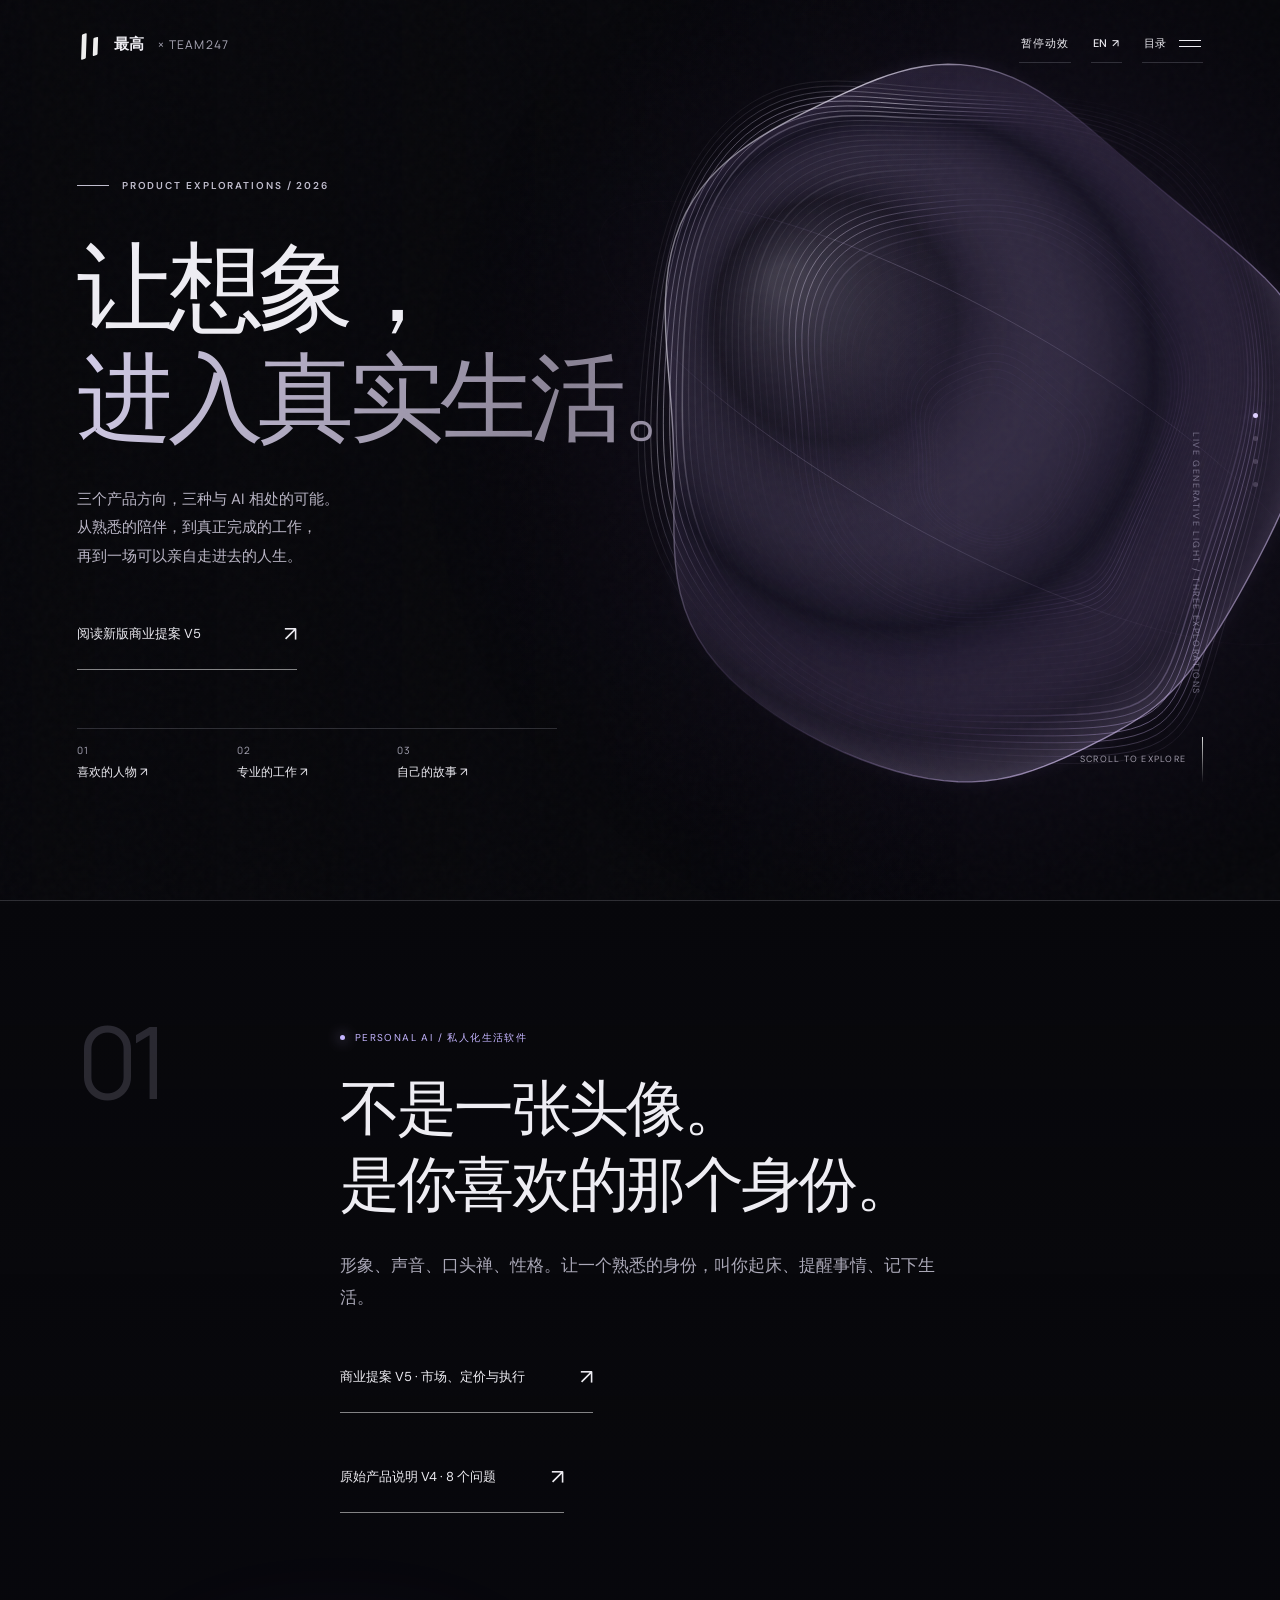
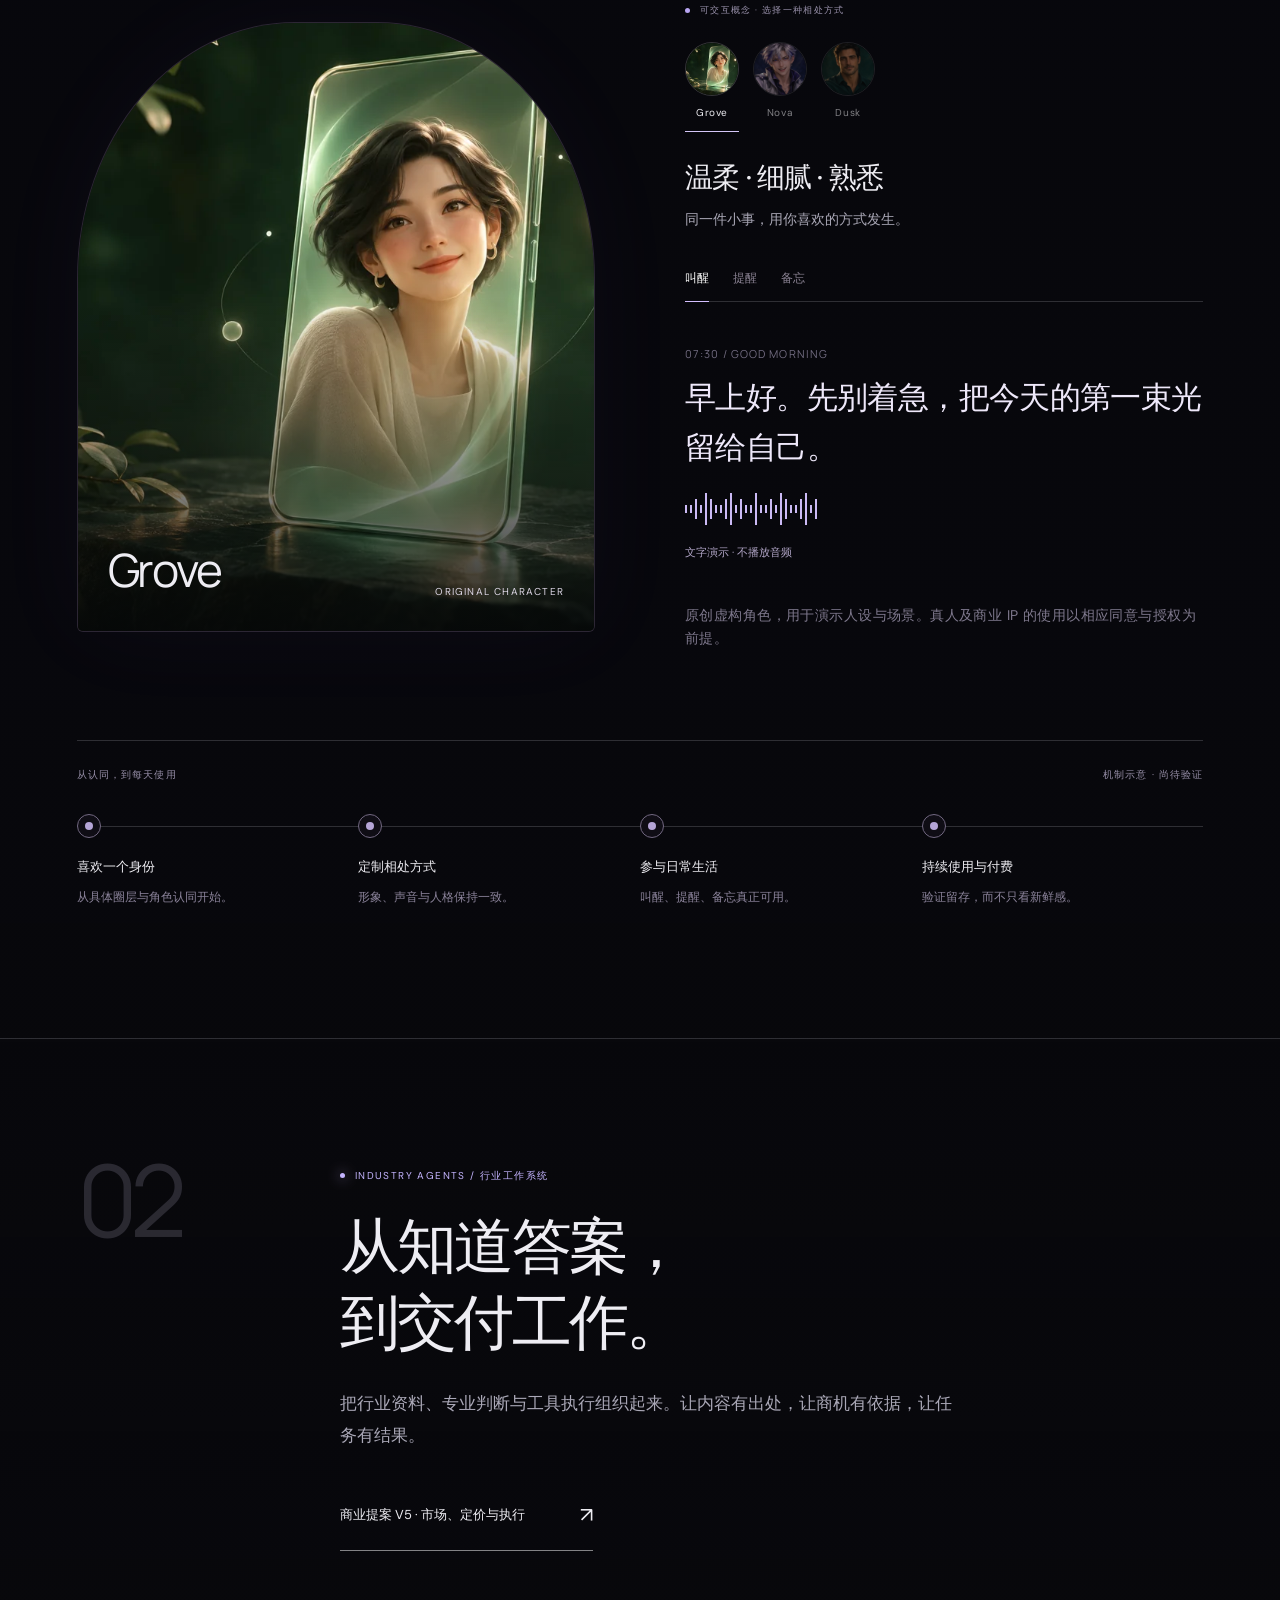
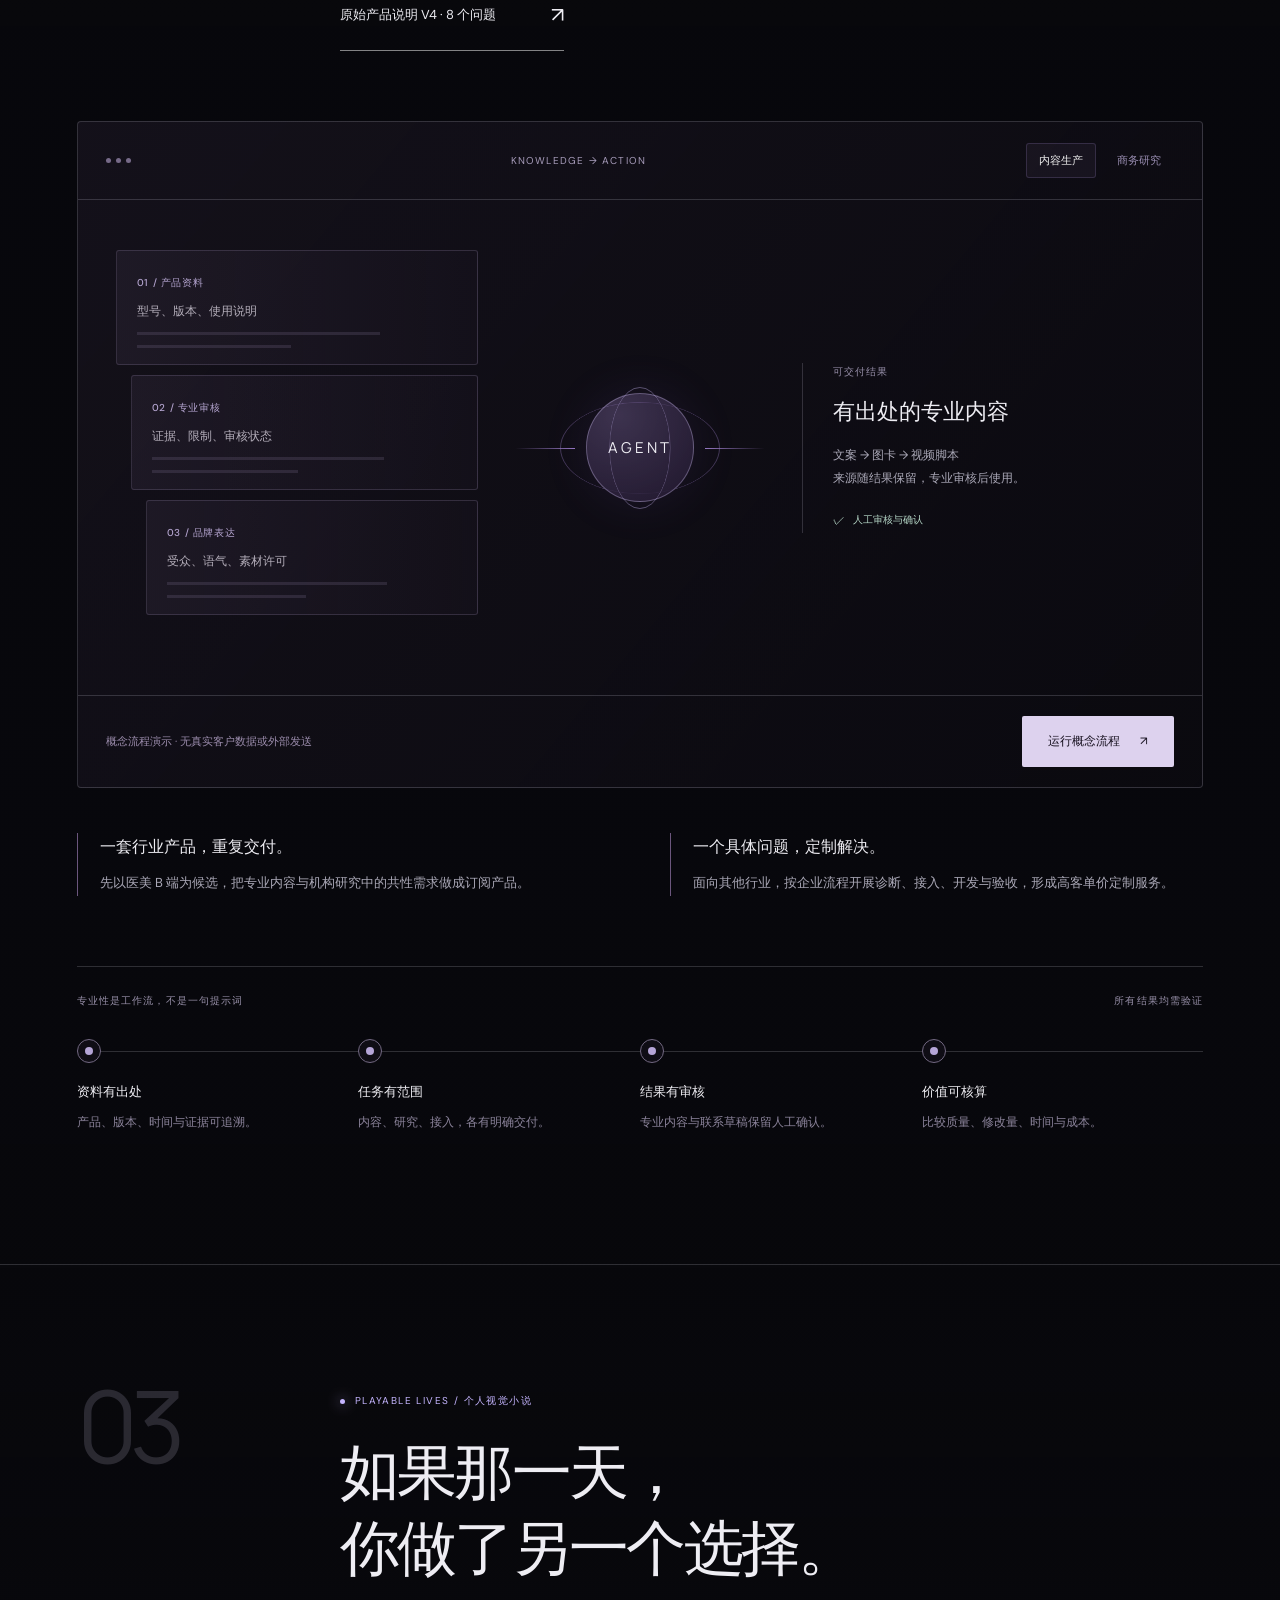
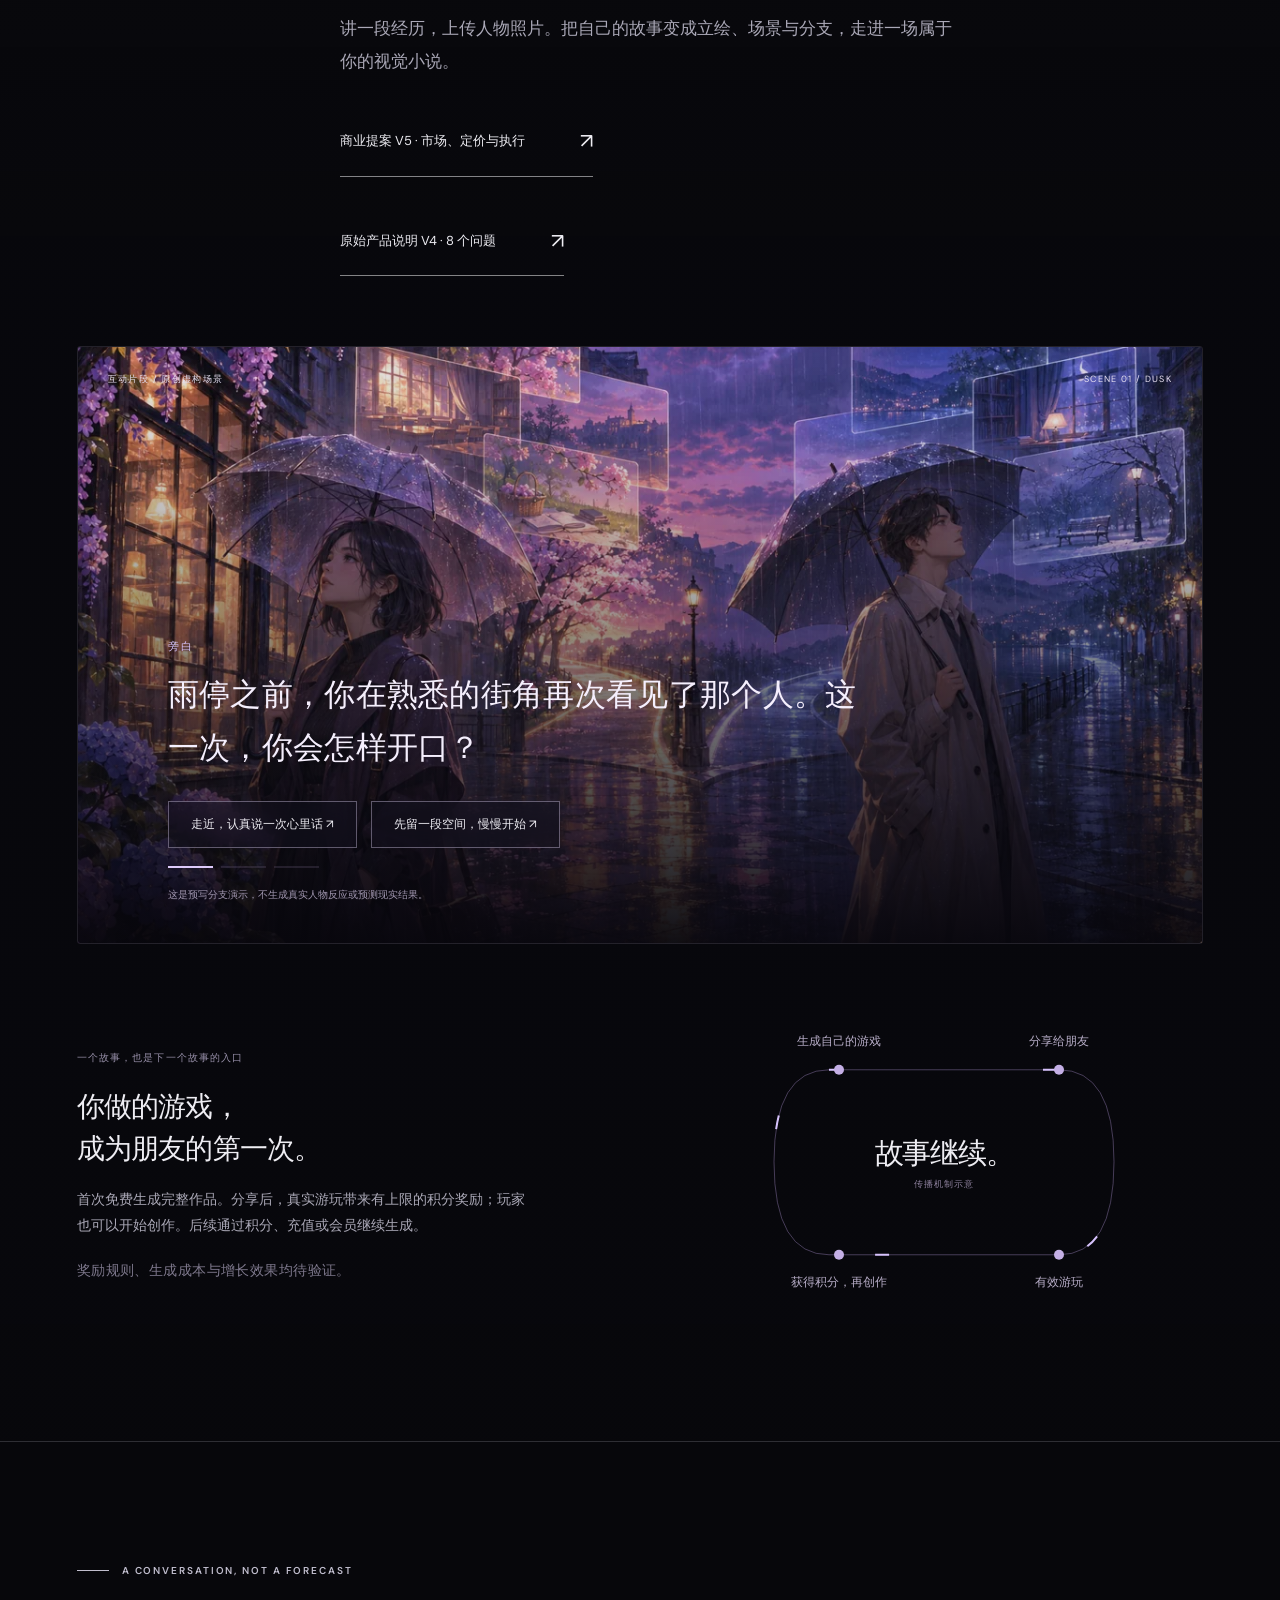
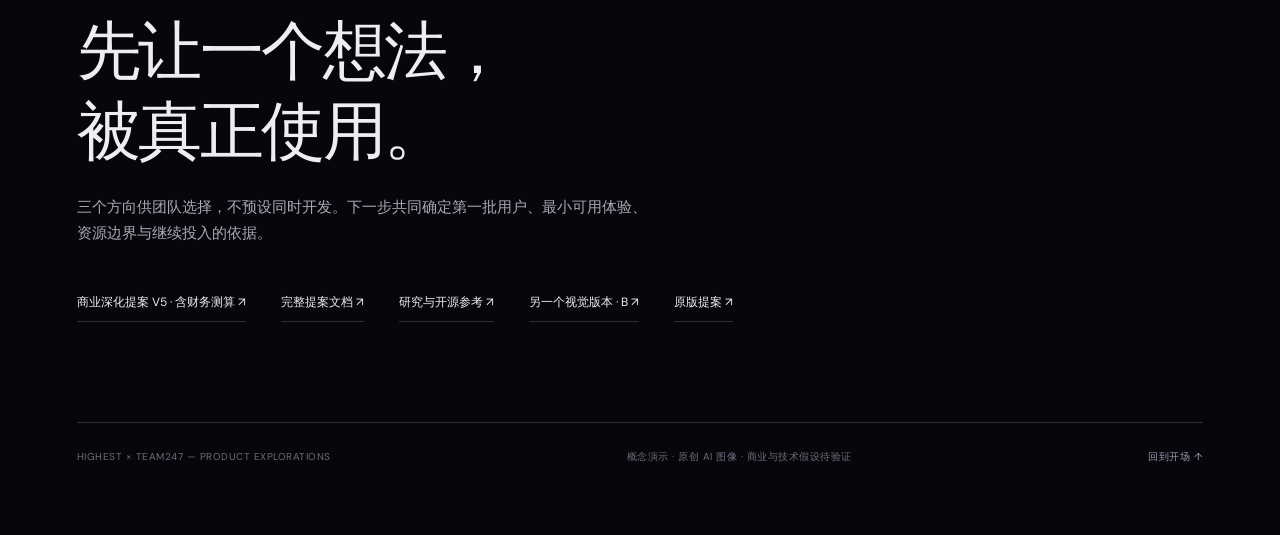
==== commit 4801b21b: "Expand Team247 proposals with market evidence, unit economics and 90-day validation plans" ====
--- a/team247-proposals/a.html
+++ b/team247-proposals/a.html
@@ -42,13 +42,13 @@
 function cancelFlow(){runToken++;if(runTimer!==null){clearTimeout(runTimer);runTimer=null;}if(runResolver){const resolve=runResolver;runResolver=null;resolve();}running=false;}
 
 function rail(items){return `<div class="rail">${items.map((p,i)=>`<div class="rail-node"><span class="pin"></span><h4>${p[0]}</h4><p>${p[1]}</p></div>`).join('')}</div>`}
-function readBtn(i){return `<button class="read-link" data-read="${i}">${T('打开完整提案 · 8 个问题','Read the proposal · 8 questions')}<span class="arrow">↗</span></button>`}
+function readBtn(i){return `<a class="read-link" href="review.html#${window.PROPOSALS[i].id}">${T('商业提案 V5 · 市场、定价与执行','Business review V5 · Chinese')}<span class="arrow">↗</span></a><br><button class="read-link" data-read="${i}">${T('原始产品说明 V4 · 8 个问题','Original concept V4 · 8 questions')}<span class="arrow">↗</span></button>`}
 function render(){cancelFlow();finishAnimations();const y=scrollY;document.documentElement.lang=language==='zh'?'zh-CN':'en';document.title=T('最高 × Team247 — 三种可能 / A','Highest × Team247 — Possible Worlds / A');document.body.classList.toggle('paused',paused);document.body.classList.toggle('motion',!reduce.matches&&!paused);
-$('#app').innerHTML=`<header class="nav"><div class="wrap nav-inner"><a class="brand" href="#top" aria-label="${T('返回首页','Back to top')}"><i class="brand-mark"></i><strong>${T('最高','Highest')}</strong><span class="light">× TEAM247</span></a><div class="nav-tools"><button class="tool motion-toggle" id="motion" aria-label="${paused?T('播放动效','Play motion'):T('暂停动效','Pause motion')}" aria-pressed="${paused}">${paused?T('动效已暂停','MOTION OFF'):T('暂停动效','PAUSE MOTION')}</button><button class="tool" id="language" aria-label="${T('Switch to English','切换至中文')}">${T('EN ↗','中文 ↗')}</button><button class="tool menu-btn" id="menu-button" aria-label="${T('打开导航菜单','Open navigation menu')}" aria-expanded="false" aria-controls="menu"><span class="label">${T('目录','INDEX')}</span><i class="menu-icon"><i></i><i></i></i></button></div></div></header><nav class="menu" id="menu" hidden aria-label="${T('提案导航','Proposal navigation')}"><div class="wrap"><div class="menu-links">${window.PROPOSALS.map((p,i)=>`<a href="#${p.id}"><span>0${i+1} / ${p.kicker.en.toUpperCase()}</span><strong>${T(['私人 AI','行业 Agent','人生游戏'][i],['Personal AI','Industry agents','Playable lives'][i])}</strong></a>`).join('')}</div><div class="menu-secondary"><a href="b.html">${T('查看设计 B','Explore design B')} ↗</a><a href="index.html">${T('原版提案','Original presentation')} ↗</a><a href="docs/proposals.${language}.md">${T('阅读文档','Read documentation')} ↗</a></div></div></nav><nav class="chapter-dots" aria-label="${T('章节快捷跳转','Chapter shortcuts')}"><a href="#top" aria-label="${T('开场','Introduction')}" class="current"></a>${window.PROPOSALS.map(p=>`<a href="#${p.id}" aria-label="${p.title[language]}"></a>`).join('')}</nav><main><section class="hero" id="top"><div class="wrap"><div class="eyebrow hero-kicker">PRODUCT EXPLORATIONS / 2026</div><h1>${language==='zh'?'<span class="line"><span>让想象，</span></span><span class="line"><span class="soft">进入真实生活。</span></span>':'<span class="line"><span>Imagined here.</span></span><span class="line"><span class="soft">Lived out there.</span></span>'}</h1><p class="hero-description">${T('三个产品方向，三种与 AI 相处的可能。<br>从熟悉的陪伴，到真正完成的工作，<br>再到一场可以亲自走进去的人生。','Three directions. Three ways to live with AI.<br>A familiar presence. Work that gets done.<br>A life story you can step inside.')}</p><div class="hero-bottom"><div class="chapter-track">${window.PROPOSALS.map((p,i)=>`<a class="track-link" href="#${p.id}"><b>0${i+1}</b>${T(['喜欢的人物','专业的工作','自己的故事'][i],['A familiar presence','Work, completed','Your story, playable'][i])} ↗</a>`).join('')}</div><span class="scroll-note">SCROLL TO EXPLORE</span></div></div><span class="film-caption">LIVE GENERATIVE LIGHT / THREE EXPLORATIONS</span></section>
+$('#app').innerHTML=`<header class="nav"><div class="wrap nav-inner"><a class="brand" href="#top" aria-label="${T('返回首页','Back to top')}"><i class="brand-mark"></i><strong>${T('最高','Highest')}</strong><span class="light">× TEAM247</span></a><div class="nav-tools"><button class="tool motion-toggle" id="motion" aria-label="${paused?T('播放动效','Play motion'):T('暂停动效','Pause motion')}" aria-pressed="${paused}">${paused?T('动效已暂停','MOTION OFF'):T('暂停动效','PAUSE MOTION')}</button><button class="tool" id="language" aria-label="${T('Switch to English','切换至中文')}">${T('EN ↗','中文 ↗')}</button><button class="tool menu-btn" id="menu-button" aria-label="${T('打开导航菜单','Open navigation menu')}" aria-expanded="false" aria-controls="menu"><span class="label">${T('目录','INDEX')}</span><i class="menu-icon"><i></i><i></i></i></button></div></div></header><nav class="menu" id="menu" hidden aria-label="${T('提案导航','Proposal navigation')}"><div class="wrap"><div class="menu-links">${window.PROPOSALS.map((p,i)=>`<a href="#${p.id}"><span>0${i+1} / ${p.kicker.en.toUpperCase()}</span><strong>${T(['私人 AI','行业 Agent','人生游戏'][i],['Personal AI','Industry agents','Playable lives'][i])}</strong></a>`).join('')}</div><div class="menu-secondary"><a href="b.html">${T('查看设计 B','Explore design B')} ↗</a><a href="index.html">${T('原版提案','Original presentation')} ↗</a><a href="docs/proposals.${language}.md">${T('阅读文档','Read documentation')} ↗</a></div></div></nav><nav class="chapter-dots" aria-label="${T('章节快捷跳转','Chapter shortcuts')}"><a href="#top" aria-label="${T('开场','Introduction')}" class="current"></a>${window.PROPOSALS.map(p=>`<a href="#${p.id}" aria-label="${p.title[language]}"></a>`).join('')}</nav><main><section class="hero" id="top"><div class="wrap"><div class="eyebrow hero-kicker">PRODUCT EXPLORATIONS / 2026</div><h1>${language==='zh'?'<span class="line"><span>让想象，</span></span><span class="line"><span class="soft">进入真实生活。</span></span>':'<span class="line"><span>Imagined here.</span></span><span class="line"><span class="soft">Lived out there.</span></span>'}</h1><p class="hero-description">${T('三个产品方向，三种与 AI 相处的可能。<br>从熟悉的陪伴，到真正完成的工作，<br>再到一场可以亲自走进去的人生。','Three directions. Three ways to live with AI.<br>A familiar presence. Work that gets done.<br>A life story you can step inside.')}</p><a class="read-link" href="review.html">${T('阅读新版商业提案 V5','Read business review V5 · Chinese')}<span class="arrow">↗</span></a><div class="hero-bottom"><div class="chapter-track">${window.PROPOSALS.map((p,i)=>`<a class="track-link" href="#${p.id}"><b>0${i+1}</b>${T(['喜欢的人物','专业的工作','自己的故事'][i],['A familiar presence','Work, completed','Your story, playable'][i])} ↗</a>`).join('')}</div><span class="scroll-note">SCROLL TO EXPLORE</span></div></div><span class="film-caption">LIVE GENERATIVE LIGHT / THREE EXPLORATIONS</span></section>
 <section class="chapter" id="persona"><div class="wrap"><div class="chapter-head reveal"><div class="chapter-index">01</div><div class="chapter-intro"><div class="chapter-tag"><i class="dot"></i>PERSONAL AI / ${T('私人化生活软件','A FAMILIAR PRESENCE')}</div><h2>${T('不是一张头像。<br>是你喜欢的那个身份。','More than an avatar.<br>A presence that matters.')}</h2><p class="chapter-deck">${T('形象、声音、口头禅、性格。让一个熟悉的身份，叫你起床、提醒事情、记下生活。','Appearance, voice, signature phrases, personality. Let a familiar identity wake you, remind you, and capture the day.')}</p>${readBtn(0)}</div></div><div class="persona-layout reveal"><div class="portrait-stage"><img id="portrait" src="${people[persona].image}" alt="${T('原创虚构角色概念图','Original fictional character concept art')}"><div class="portrait-label"><strong id="person-name">${people[persona].name}</strong><span>ORIGINAL CHARACTER</span></div></div><div class="persona-config"><div class="demo-label">${T('可交互概念 · 选择一种相处方式','INTERACTIVE CONCEPT · CHOOSE A PRESENCE')}</div><div class="avatar-selector">${people.map((p,i)=>`<button class="avatar-choice ${persona===i?'active':''}" data-persona="${i}" aria-pressed="${persona===i}"><img src="${p.image}" alt=""><span>${p.name}</span></button>`).join('')}</div><h3 id="person-trait">${textPair(people[persona].trait)}</h3><p>${T('同一件小事，用你喜欢的方式发生。','The same little moment, in a way that feels like you.')}</p><div class="scene-tabs" role="tablist" aria-label="${T('生活场景','Daily moments')}">${[T('叫醒','Wake-up'),T('提醒','Reminder'),T('备忘','A note')].map((s,i)=>`<button role="tab" aria-selected="${scene===i}" class="scene-tab ${scene===i?'active':''}" data-scene="${i}">${s}</button>`).join('')}</div><div class="message" role="tabpanel" aria-live="polite"><div class="message-time" id="message-time">${['07:30 / GOOD MORNING','09:45 / TIME TO GO','21:10 / A LITTLE IDEA'][scene]}</div><div class="message-quote" id="message-quote">${textPair(people[persona].lines[scene])}</div><div class="wave" aria-hidden="true">${'<i></i>'.repeat(27)}</div><div class="message-role">${T('文字演示 · 不播放音频','Text demonstration · No audio playback')}</div></div><p class="concept-note">${T('原创虚构角色，用于演示人设与场景。真人及商业 IP 的使用以相应同意与授权为前提。','Original fictional characters demonstrate identity and context. Real people and commercial IP require appropriate consent and rights.')}</p></div></div><div class="mechanism reveal"><div class="mechanism-head"><span class="micro">${T('从认同，到每天使用','FROM AFFINITY TO EVERYDAY USE')}</span><span class="micro">${T('机制示意 · 尚待验证','CONCEPTUAL MECHANISM · TO BE VALIDATED')}</span></div>${rail([[T('喜欢一个身份','Care about an identity'),T('从具体圈层与角色认同开始。','Begin with a community and an identity people care about.')],[T('定制相处方式','Shape the relationship'),T('形象、声音与人格保持一致。','Keep appearance, voice, and personality consistent.')],[T('参与日常生活','Become part of the day'),T('叫醒、提醒、备忘真正可用。','Make wake-ups, reminders, and notes genuinely useful.')],[T('持续使用与付费','Return and pay'),T('验证留存，而不只看新鲜感。','Test retention—not novelty alone.')]])}</div></div></section>
 <section class="chapter" id="industry"><div class="wrap"><div class="chapter-head reveal"><div class="chapter-index">02</div><div class="chapter-intro"><div class="chapter-tag"><i class="dot"></i>INDUSTRY AGENTS / ${T('行业工作系统','WORK, COMPLETED')}</div><h2>${T('从知道答案，<br>到交付工作。','From knowing answers<br>to delivering work.')}</h2><p class="chapter-deck">${T('把行业资料、专业判断与工具执行组织起来。让内容有出处，让商机有依据，让任务有结果。','Connect domain knowledge, professional review, and tools. Source-backed content. Qualified opportunities. Completed tasks.')}</p>${readBtn(1)}</div></div><div class="industry-workspace reveal"><div class="workspace-top"><span class="window-dots"><i></i><i></i><i></i></span><span class="workspace-title">KNOWLEDGE → ACTION</span><div class="industry-views"><button class="mode-btn ${mode===0?'active':''}" data-mode="0" aria-pressed="${mode===0}">${T('内容生产','Content')}</button><button class="mode-btn ${mode===1?'active':''}" data-mode="1" aria-pressed="${mode===1}">${T('商务研究','Research')}</button></div></div><div class="pipeline" id="pipeline"></div><div class="workspace-bottom"><span class="progress-text" id="progress-text" aria-live="polite">${T('概念流程演示 · 无真实客户数据或外部发送','Concept walkthrough · No real customer data or external messages')}</span><button class="run-btn" id="run">${T('运行概念流程','Run the walkthrough')}<span>↗</span></button></div></div><div class="business-routes reveal"><div class="business-route"><h3>${T('一套行业产品，重复交付。','One domain product. Repeatable delivery.')}</h3><p>${T('先以医美 B 端为候选，把专业内容与机构研究中的共性需求做成订阅产品。','Start with B2B medical-aesthetics workflows as a candidate. Productize shared content and institution-research needs through subscription.')}</p></div><div class="business-route"><h3>${T('一个具体问题，定制解决。','One concrete problem. A tailored solution.')}</h3><p>${T('面向其他行业，按企业流程开展诊断、接入、开发与验收，形成高客单价定制服务。','For other industries, diagnose the workflow, connect systems, build, and validate a scoped custom-agent engagement.')}</p></div></div><div class="mechanism reveal"><div class="mechanism-head"><span class="micro">${T('专业性是工作流，不是一句提示词','EXPERTISE IS A WORKFLOW, NOT A PROMPT')}</span><span class="micro">${T('所有结果均需验证','ALL OUTCOMES REQUIRE VALIDATION')}</span></div>${rail([[T('资料有出处','Source-backed knowledge'),T('产品、版本、时间与证据可追溯。','Trace products, versions, dates, and evidence.')],[T('任务有范围','Scoped tasks'),T('内容、研究、接入，各有明确交付。','Define outputs for content, research, and integrations.')],[T('结果有审核','Reviewed outputs'),T('专业内容与联系草稿保留人工确认。','Keep expert review and outreach approval in the loop.')],[T('价值可核算','Measurable value'),T('比较质量、修改量、时间与成本。','Compare quality, revisions, time, and cost.')]])}</div></div></section>
 <section class="chapter" id="story"><div class="wrap"><div class="chapter-head reveal"><div class="chapter-index">03</div><div class="chapter-intro"><div class="chapter-tag"><i class="dot"></i>PLAYABLE LIVES / ${T('个人视觉小说','YOUR STORY, PLAYABLE')}</div><h2>${T('如果那一天，<br>你做了另一个选择。','What if that day<br>you chose differently?')}</h2><p class="chapter-deck">${T('讲一段经历，上传人物照片。把自己的故事变成立绘、场景与分支，走进一场属于你的视觉小说。','Tell a story. Add character photos. Turn a personal memory into characters, scenes, and branches—and step inside it.')}</p>${readBtn(2)}</div></div><div class="story-stage reveal"><img src="assets/story.webp" alt="${T('虚构雨夜故事场景','Fictional rainy-evening story scene')}" loading="lazy"><div class="story-topline"><span>${T('互动片段 / 原创虚构场景','INTERACTIVE EXCERPT / ORIGINAL FICTION')}</span><span>SCENE 01 / DUSK</span></div><div class="story-body"><div class="story-speaker" id="story-speaker"></div><div class="story-line" id="story-line" aria-live="polite"></div><div class="choices" id="story-choices"></div><div class="story-timeline" id="story-timeline" aria-hidden="true"></div><p class="story-foot">${T('这是预写分支演示，不生成真实人物反应或预测现实结果。','A prewritten branching demo. It does not predict real people or real-world outcomes.')}</p></div></div><div class="flywheel reveal"><div class="flywheel-copy"><span class="micro">${T('一个故事，也是下一个故事的入口','ONE STORY OPENS THE NEXT')}</span><h3>${T('你做的游戏，<br>成为朋友的第一次。','Your creation.<br>Someone else’s first step.')}</h3><p>${T('首次免费生成完整作品。分享后，真实游玩带来有上限的积分奖励；玩家也可以开始创作。后续通过积分、充值或会员继续生成。','A complete first creation is free. Share it; qualified play can earn capped credits. Players can become creators, continuing through credits, purchases, or membership.')}</p><p class="concept-note">${T('奖励规则、生成成本与增长效果均待验证。','Reward rules, generation economics, and growth effects remain hypotheses.')}</p></div><div class="loop-diagram" role="img" aria-label="${T('创作、分享、游玩、积分、再次创作的循环','Create, share, play, earn credits, create again')}"><svg viewBox="0 0 430 295"><path class="loop-path" d="M100 55 H330 Q385 55 385 147 Q385 240 330 240 H100 Q45 240 45 147 Q45 55 100 55Z"/><path class="flow" d="M100 55 H330 Q385 55 385 147 Q385 240 330 240 H100 Q45 240 45 147 Q45 55 100 55Z"/><circle cx="110" cy="55" r="5" fill="#c4afe5"/><circle cx="330" cy="55" r="5" fill="#c4afe5"/><circle cx="330" cy="240" r="5" fill="#c4afe5"/><circle cx="110" cy="240" r="5" fill="#c4afe5"/><text x="110" y="30" text-anchor="middle">${T('生成自己的游戏','Create your game')}</text><text x="330" y="30" text-anchor="middle">${T('分享给朋友','Share with friends')}</text><text x="330" y="271" text-anchor="middle">${T('有效游玩','Qualified play')}</text><text x="110" y="271" text-anchor="middle">${T('获得积分，再创作','Earn credits, create again')}</text></svg><div class="loop-center"><b>${T('故事继续。','The story continues.')}</b><span>${T('传播机制示意','CONCEPTUAL GROWTH LOOP')}</span></div></div></div></div></section>
-<section class="closing" id="next"><div class="wrap"><div class="eyebrow">A CONVERSATION, NOT A FORECAST</div><h2 style="margin-top:30px">${T('先让一个想法，<br>被真正使用。','Let one idea<br>become something lived.')}</h2><p class="closing-deck">${T('三个方向供团队选择，不预设同时开发。下一步共同确定第一批用户、最小可用体验、资源边界与继续投入的依据。','Three directions to choose from—not a plan to build all three at once. Together, define the first users, a usable experience, resource limits, and evidence for the next step.')}</p><div class="closing-links"><a href="docs/proposals.${language}.md">${T('完整提案文档','Full proposal document')} ↗</a><a href="docs/redesign-references.md">${T('研究与开源参考','Research & open-source references')} ↗</a><a href="b.html">${T('另一个视觉版本 · B','Another visual direction · B')} ↗</a><a href="index.html">${T('原版提案','Original presentation')} ↗</a></div><div class="footer"><span>HIGHEST × TEAM247 — PRODUCT EXPLORATIONS</span><span>${T('概念演示 · 原创 AI 图像 · 商业与技术假设待验证','Concept demos · Original AI art · Business & technical hypotheses unvalidated')}</span><a href="#top">${T('回到开场','Back to the beginning')} ↑</a></div></div></section></main>`;
+<section class="closing" id="next"><div class="wrap"><div class="eyebrow">A CONVERSATION, NOT A FORECAST</div><h2 style="margin-top:30px">${T('先让一个想法，<br>被真正使用。','Let one idea<br>become something lived.')}</h2><p class="closing-deck">${T('三个方向供团队选择，不预设同时开发。下一步共同确定第一批用户、最小可用体验、资源边界与继续投入的依据。','Three directions to choose from—not a plan to build all three at once. Together, define the first users, a usable experience, resource limits, and evidence for the next step.')}</p><div class="closing-links"><a href="review.html">${T('商业深化提案 V5 · 含财务测算','Business review V5 · Chinese')} ↗</a><a href="docs/proposals.${language}.md">${T('完整提案文档','Full proposal document')} ↗</a><a href="docs/redesign-references.md">${T('研究与开源参考','Research & open-source references')} ↗</a><a href="b.html">${T('另一个视觉版本 · B','Another visual direction · B')} ↗</a><a href="index.html">${T('原版提案','Original presentation')} ↗</a></div><div class="footer"><span>HIGHEST × TEAM247 — PRODUCT EXPLORATIONS</span><span>${T('概念演示 · 原创 AI 图像 · 商业与技术假设待验证','Concept demos · Original AI art · Business & technical hypotheses unvalidated')}</span><a href="#top">${T('回到开场','Back to the beginning')} ↑</a></div></div></section></main>`;
 bind();renderPipeline();renderStory();watch();window.scrollTo({top:y,behavior:'instant'});}
 function bind(){
 $('#menu-button').onclick=()=>{const b=$('#menu-button');const open=b.getAttribute('aria-expanded')!=='true';b.setAttribute('aria-expanded',open);$('#menu').hidden=!open;b.setAttribute('aria-label',open?T('关闭导航菜单','Close navigation menu'):T('打开导航菜单','Open navigation menu'));};
@@ -87,3 +87,4 @@
 </script>
 </body>
 </html>
+
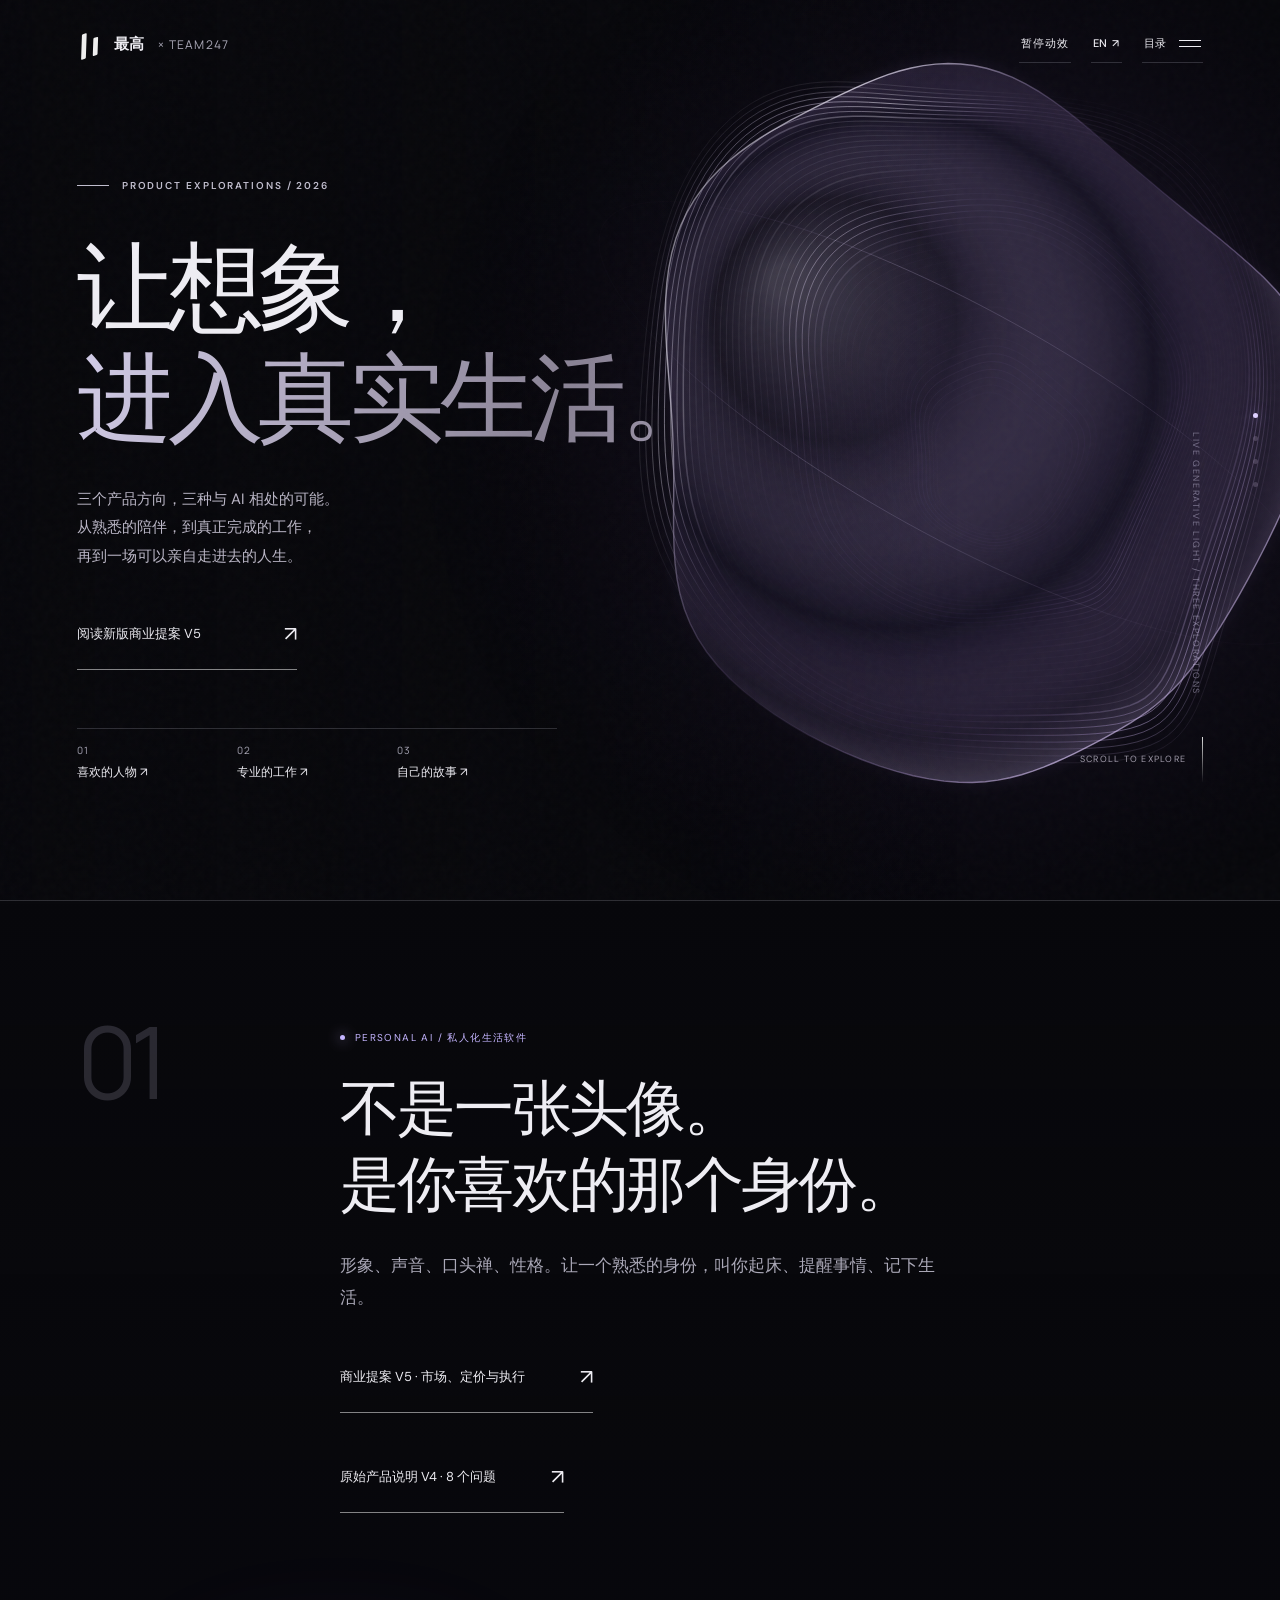
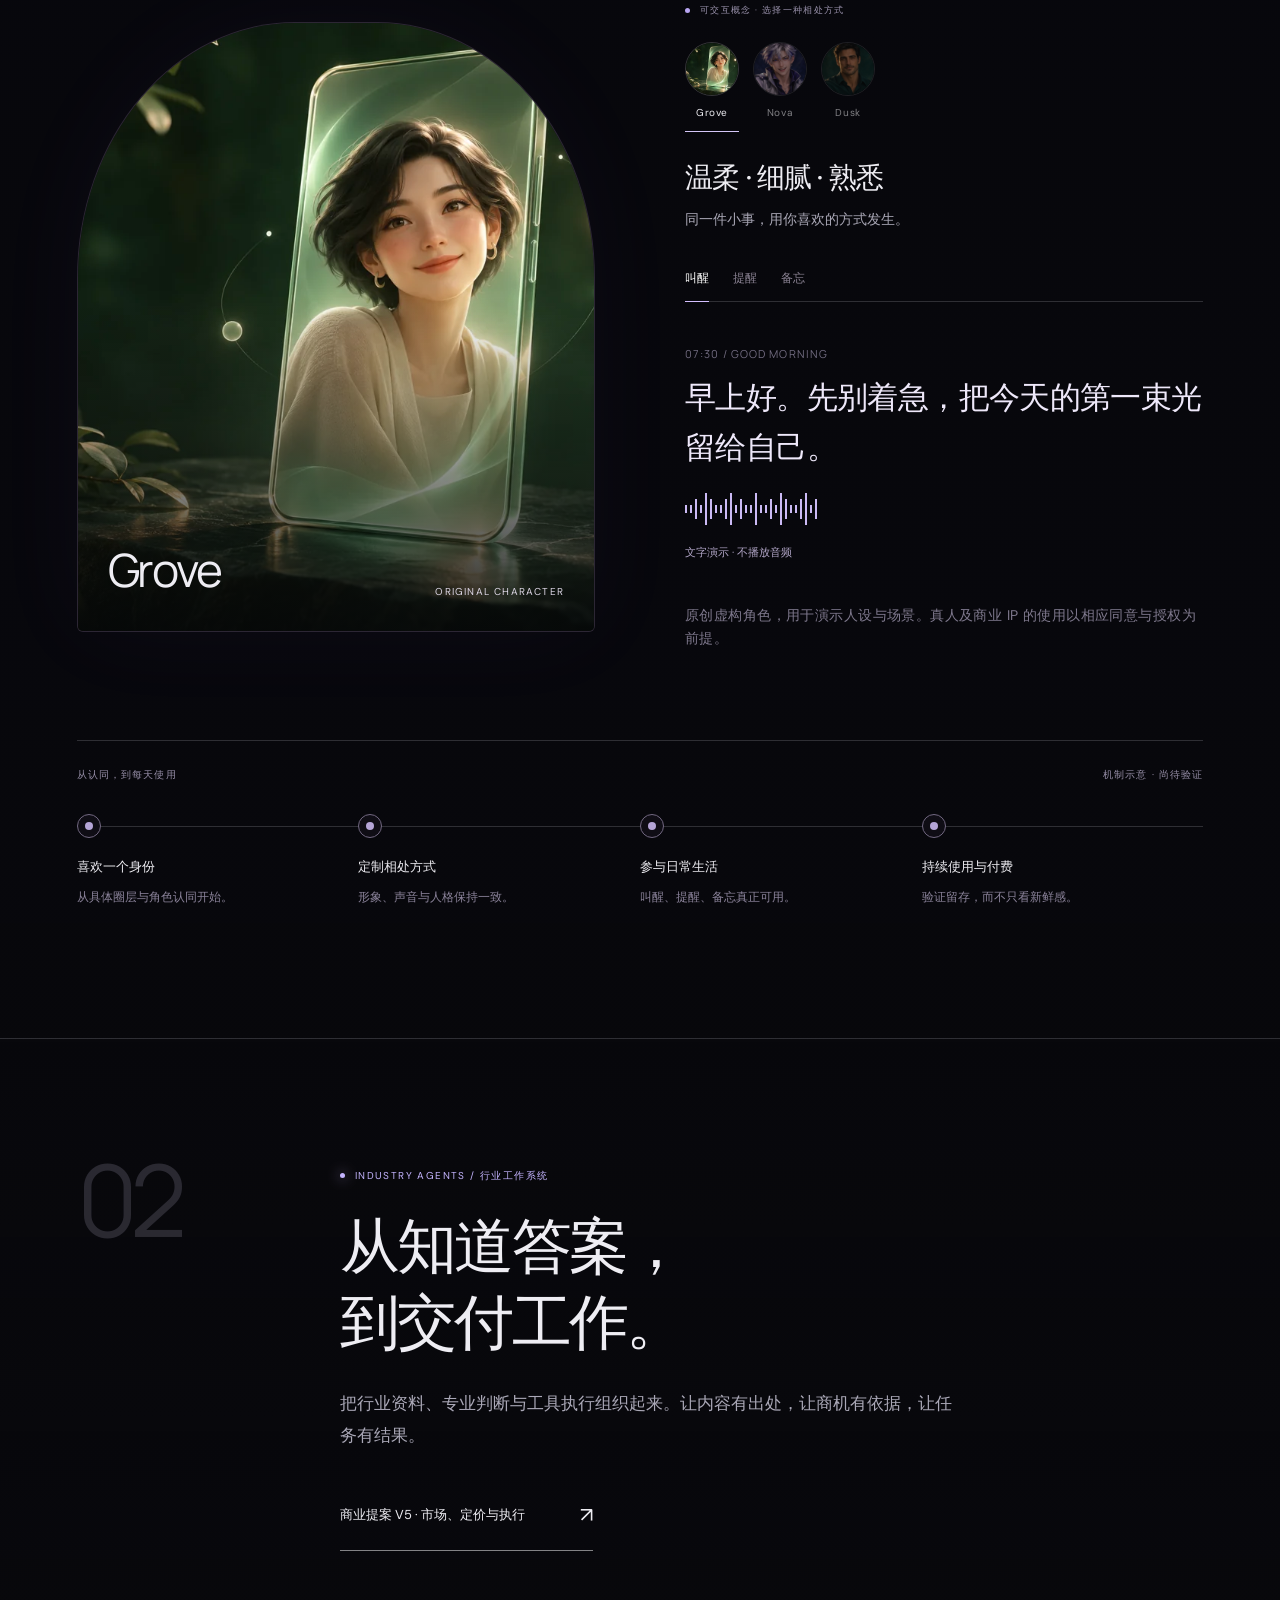
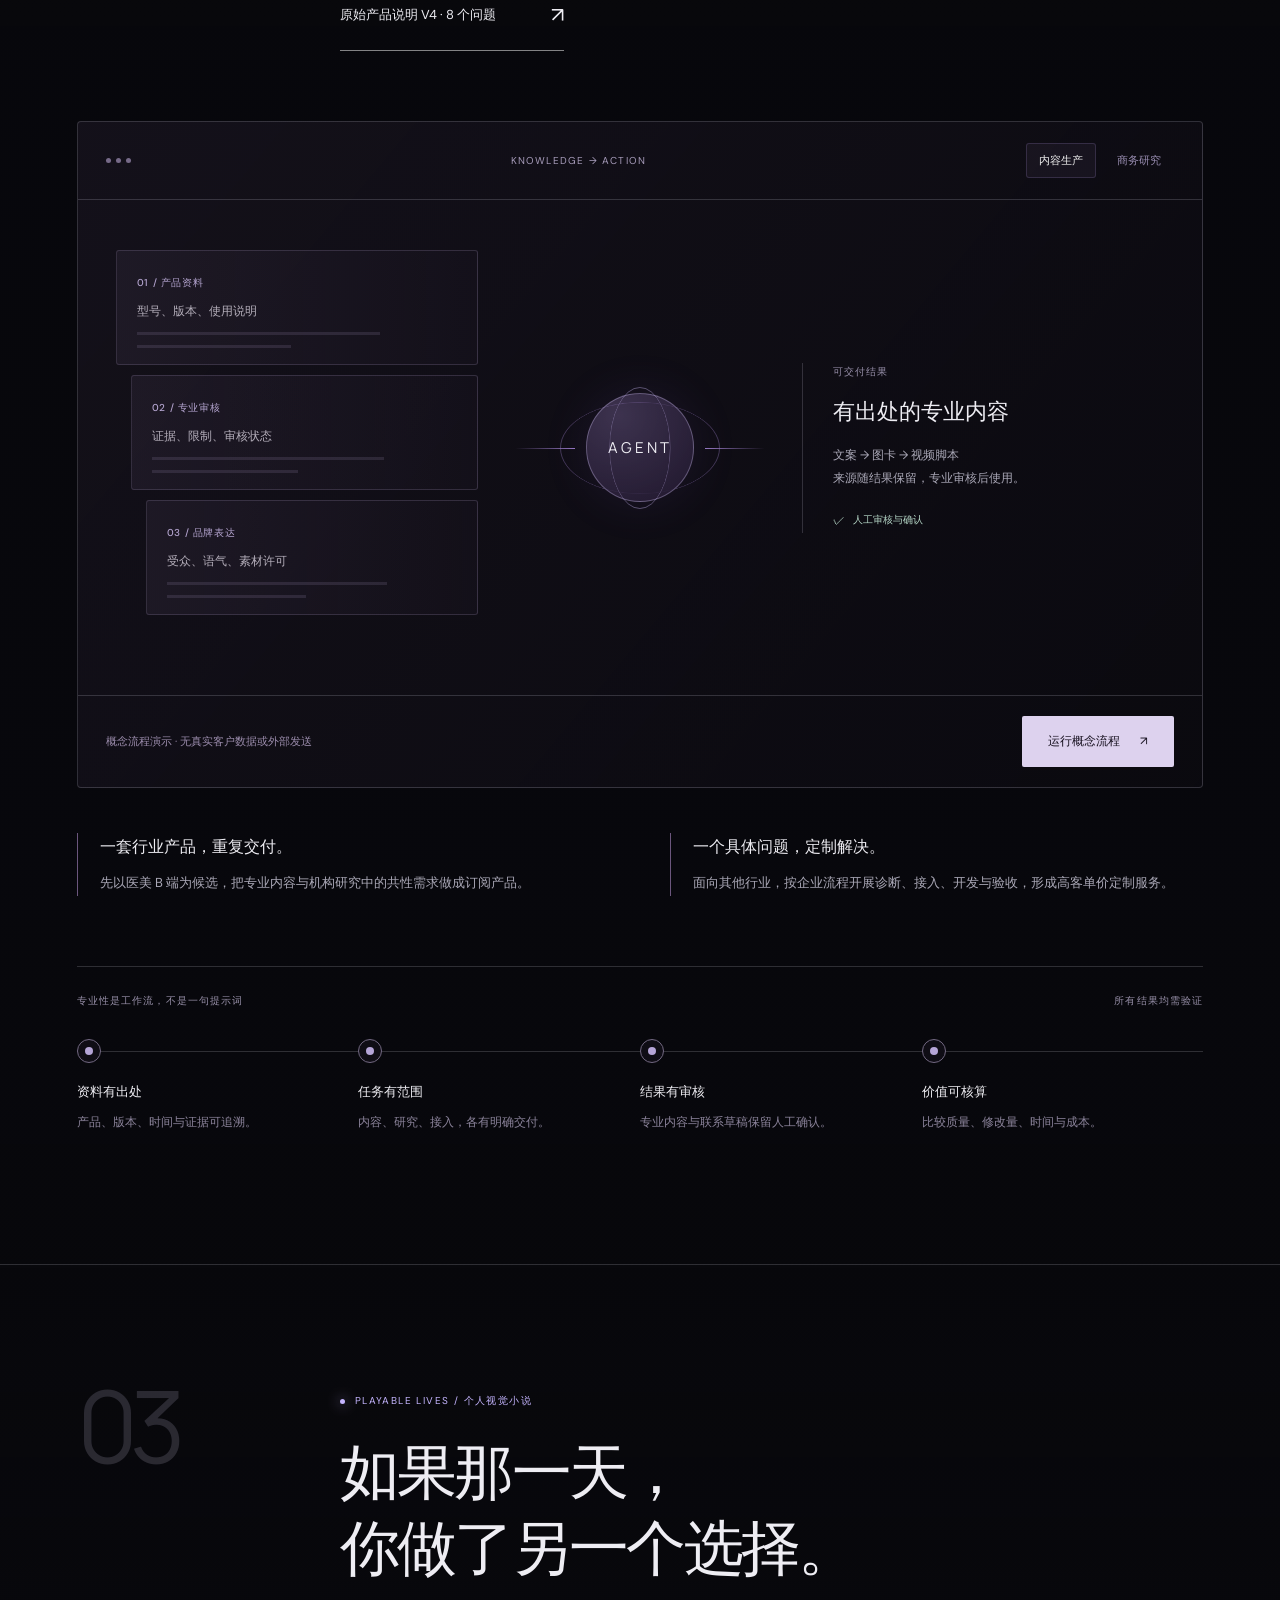
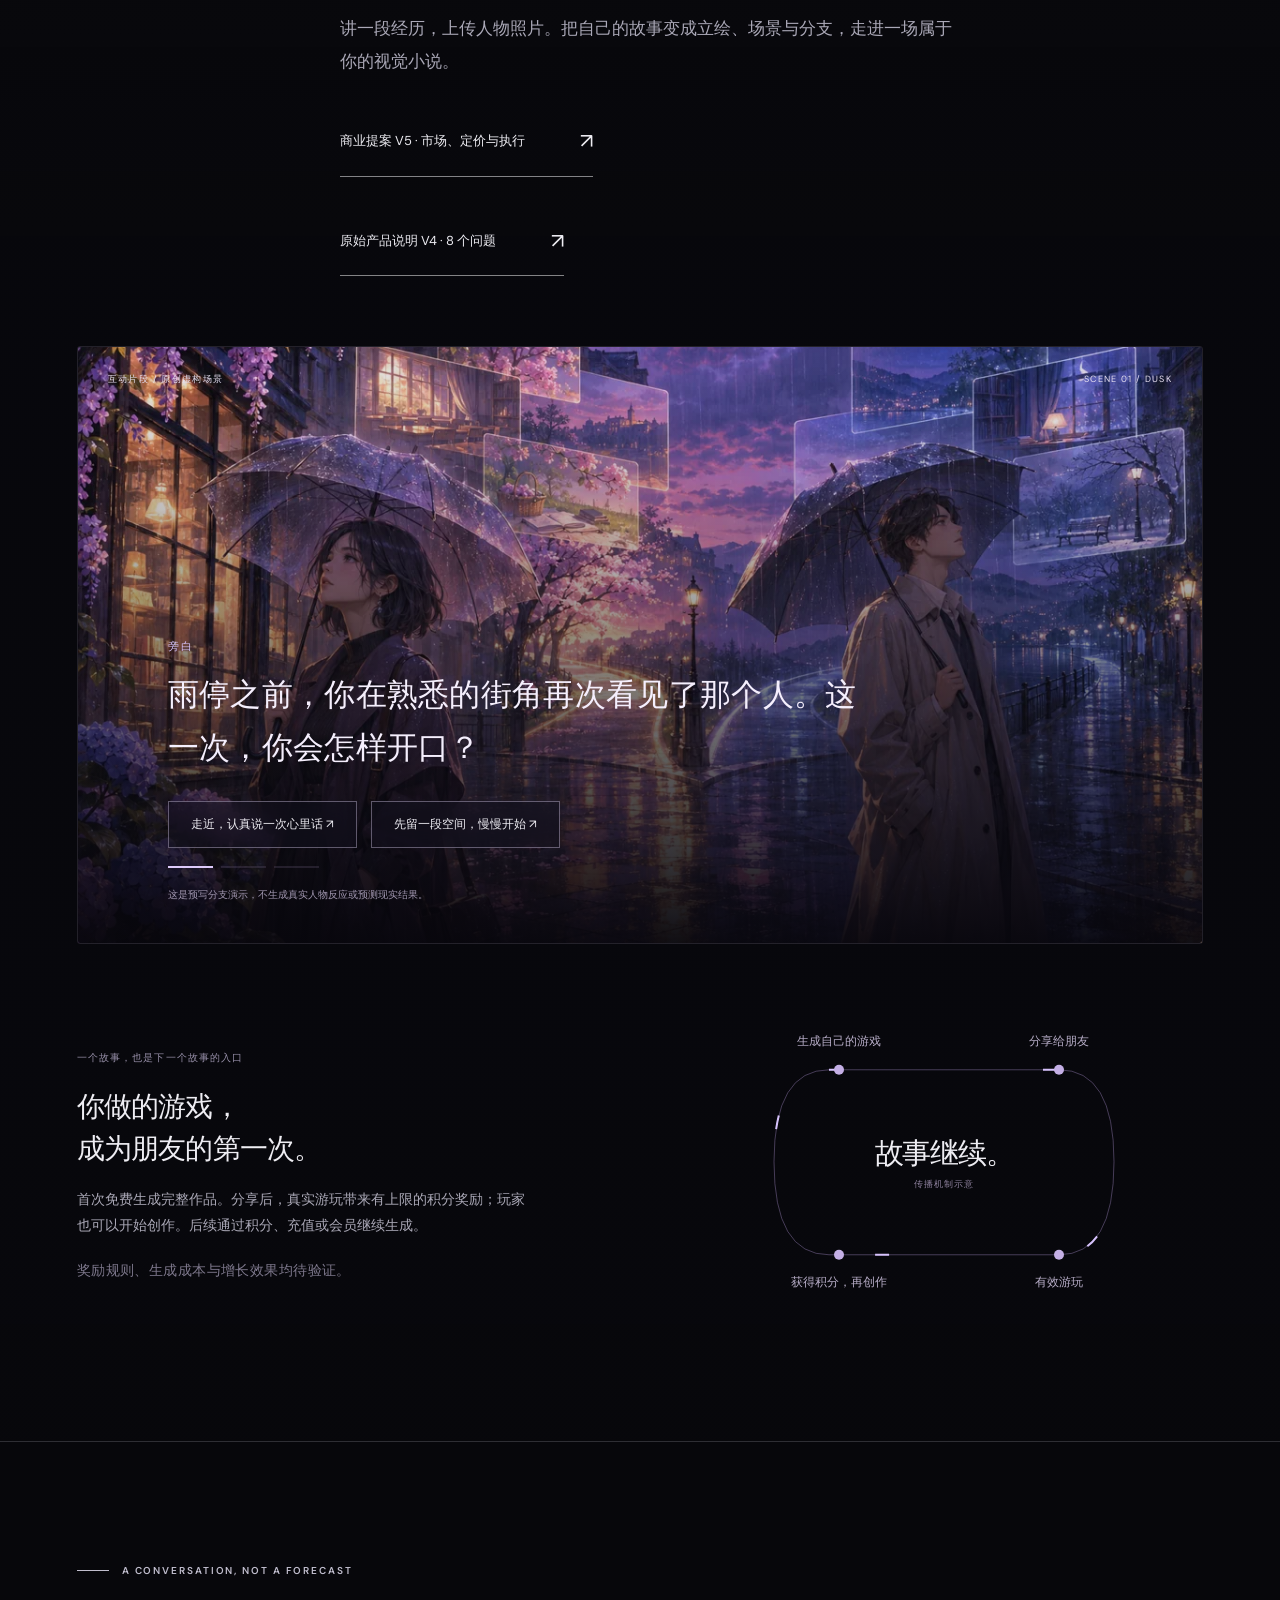
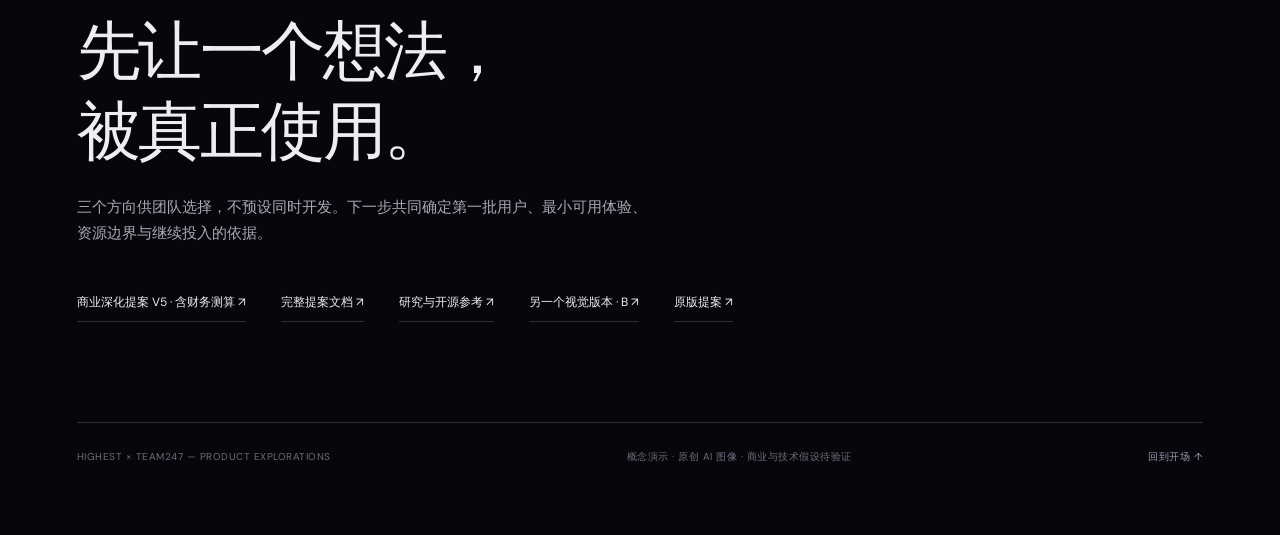
==== commit e9d7d0ba: "Create illustrated Team247 proposal homepage with financial scenarios and clear reading paths" ====
--- a/team247-proposals/a.html
+++ b/team247-proposals/a.html
@@ -44,11 +44,11 @@
 function rail(items){return `<div class="rail">${items.map((p,i)=>`<div class="rail-node"><span class="pin"></span><h4>${p[0]}</h4><p>${p[1]}</p></div>`).join('')}</div>`}
 function readBtn(i){return `<a class="read-link" href="review.html#${window.PROPOSALS[i].id}">${T('商业提案 V5 · 市场、定价与执行','Business review V5 · Chinese')}<span class="arrow">↗</span></a><br><button class="read-link" data-read="${i}">${T('原始产品说明 V4 · 8 个问题','Original concept V4 · 8 questions')}<span class="arrow">↗</span></button>`}
 function render(){cancelFlow();finishAnimations();const y=scrollY;document.documentElement.lang=language==='zh'?'zh-CN':'en';document.title=T('最高 × Team247 — 三种可能 / A','Highest × Team247 — Possible Worlds / A');document.body.classList.toggle('paused',paused);document.body.classList.toggle('motion',!reduce.matches&&!paused);
-$('#app').innerHTML=`<header class="nav"><div class="wrap nav-inner"><a class="brand" href="#top" aria-label="${T('返回首页','Back to top')}"><i class="brand-mark"></i><strong>${T('最高','Highest')}</strong><span class="light">× TEAM247</span></a><div class="nav-tools"><button class="tool motion-toggle" id="motion" aria-label="${paused?T('播放动效','Play motion'):T('暂停动效','Pause motion')}" aria-pressed="${paused}">${paused?T('动效已暂停','MOTION OFF'):T('暂停动效','PAUSE MOTION')}</button><button class="tool" id="language" aria-label="${T('Switch to English','切换至中文')}">${T('EN ↗','中文 ↗')}</button><button class="tool menu-btn" id="menu-button" aria-label="${T('打开导航菜单','Open navigation menu')}" aria-expanded="false" aria-controls="menu"><span class="label">${T('目录','INDEX')}</span><i class="menu-icon"><i></i><i></i></i></button></div></div></header><nav class="menu" id="menu" hidden aria-label="${T('提案导航','Proposal navigation')}"><div class="wrap"><div class="menu-links">${window.PROPOSALS.map((p,i)=>`<a href="#${p.id}"><span>0${i+1} / ${p.kicker.en.toUpperCase()}</span><strong>${T(['私人 AI','行业 Agent','人生游戏'][i],['Personal AI','Industry agents','Playable lives'][i])}</strong></a>`).join('')}</div><div class="menu-secondary"><a href="b.html">${T('查看设计 B','Explore design B')} ↗</a><a href="index.html">${T('原版提案','Original presentation')} ↗</a><a href="docs/proposals.${language}.md">${T('阅读文档','Read documentation')} ↗</a></div></div></nav><nav class="chapter-dots" aria-label="${T('章节快捷跳转','Chapter shortcuts')}"><a href="#top" aria-label="${T('开场','Introduction')}" class="current"></a>${window.PROPOSALS.map(p=>`<a href="#${p.id}" aria-label="${p.title[language]}"></a>`).join('')}</nav><main><section class="hero" id="top"><div class="wrap"><div class="eyebrow hero-kicker">PRODUCT EXPLORATIONS / 2026</div><h1>${language==='zh'?'<span class="line"><span>让想象，</span></span><span class="line"><span class="soft">进入真实生活。</span></span>':'<span class="line"><span>Imagined here.</span></span><span class="line"><span class="soft">Lived out there.</span></span>'}</h1><p class="hero-description">${T('三个产品方向，三种与 AI 相处的可能。<br>从熟悉的陪伴，到真正完成的工作，<br>再到一场可以亲自走进去的人生。','Three directions. Three ways to live with AI.<br>A familiar presence. Work that gets done.<br>A life story you can step inside.')}</p><a class="read-link" href="review.html">${T('阅读新版商业提案 V5','Read business review V5 · Chinese')}<span class="arrow">↗</span></a><div class="hero-bottom"><div class="chapter-track">${window.PROPOSALS.map((p,i)=>`<a class="track-link" href="#${p.id}"><b>0${i+1}</b>${T(['喜欢的人物','专业的工作','自己的故事'][i],['A familiar presence','Work, completed','Your story, playable'][i])} ↗</a>`).join('')}</div><span class="scroll-note">SCROLL TO EXPLORE</span></div></div><span class="film-caption">LIVE GENERATIVE LIGHT / THREE EXPLORATIONS</span></section>
+$('#app').innerHTML=`<header class="nav"><div class="wrap nav-inner"><a class="brand" href="#top" aria-label="${T('返回首页','Back to top')}"><i class="brand-mark"></i><strong>${T('最高','Highest')}</strong><span class="light">× TEAM247</span></a><div class="nav-tools"><button class="tool motion-toggle" id="motion" aria-label="${paused?T('播放动效','Play motion'):T('暂停动效','Pause motion')}" aria-pressed="${paused}">${paused?T('动效已暂停','MOTION OFF'):T('暂停动效','PAUSE MOTION')}</button><button class="tool" id="language" aria-label="${T('Switch to English','切换至中文')}">${T('EN ↗','中文 ↗')}</button><button class="tool menu-btn" id="menu-button" aria-label="${T('打开导航菜单','Open navigation menu')}" aria-expanded="false" aria-controls="menu"><span class="label">${T('目录','INDEX')}</span><i class="menu-icon"><i></i><i></i></i></button></div></div></header><nav class="menu" id="menu" hidden aria-label="${T('提案导航','Proposal navigation')}"><div class="wrap"><div class="menu-links">${window.PROPOSALS.map((p,i)=>`<a href="#${p.id}"><span>0${i+1} / ${p.kicker.en.toUpperCase()}</span><strong>${T(['私人 AI','行业 Agent','人生游戏'][i],['Personal AI','Industry agents','Playable lives'][i])}</strong></a>`).join('')}</div><div class="menu-secondary"><a href="b.html">${T('查看设计 B','Explore design B')} ↗</a><a href="concept.html">${T('原版提案','Original presentation')} ↗</a><a href="docs/proposals.${language}.md">${T('阅读文档','Read documentation')} ↗</a></div></div></nav><nav class="chapter-dots" aria-label="${T('章节快捷跳转','Chapter shortcuts')}"><a href="#top" aria-label="${T('开场','Introduction')}" class="current"></a>${window.PROPOSALS.map(p=>`<a href="#${p.id}" aria-label="${p.title[language]}"></a>`).join('')}</nav><main><section class="hero" id="top"><div class="wrap"><div class="eyebrow hero-kicker">PRODUCT EXPLORATIONS / 2026</div><h1>${language==='zh'?'<span class="line"><span>让想象，</span></span><span class="line"><span class="soft">进入真实生活。</span></span>':'<span class="line"><span>Imagined here.</span></span><span class="line"><span class="soft">Lived out there.</span></span>'}</h1><p class="hero-description">${T('三个产品方向，三种与 AI 相处的可能。<br>从熟悉的陪伴，到真正完成的工作，<br>再到一场可以亲自走进去的人生。','Three directions. Three ways to live with AI.<br>A familiar presence. Work that gets done.<br>A life story you can step inside.')}</p><a class="read-link" href="review.html">${T('阅读新版商业提案 V5','Read business review V5 · Chinese')}<span class="arrow">↗</span></a><div class="hero-bottom"><div class="chapter-track">${window.PROPOSALS.map((p,i)=>`<a class="track-link" href="#${p.id}"><b>0${i+1}</b>${T(['喜欢的人物','专业的工作','自己的故事'][i],['A familiar presence','Work, completed','Your story, playable'][i])} ↗</a>`).join('')}</div><span class="scroll-note">SCROLL TO EXPLORE</span></div></div><span class="film-caption">LIVE GENERATIVE LIGHT / THREE EXPLORATIONS</span></section>
 <section class="chapter" id="persona"><div class="wrap"><div class="chapter-head reveal"><div class="chapter-index">01</div><div class="chapter-intro"><div class="chapter-tag"><i class="dot"></i>PERSONAL AI / ${T('私人化生活软件','A FAMILIAR PRESENCE')}</div><h2>${T('不是一张头像。<br>是你喜欢的那个身份。','More than an avatar.<br>A presence that matters.')}</h2><p class="chapter-deck">${T('形象、声音、口头禅、性格。让一个熟悉的身份，叫你起床、提醒事情、记下生活。','Appearance, voice, signature phrases, personality. Let a familiar identity wake you, remind you, and capture the day.')}</p>${readBtn(0)}</div></div><div class="persona-layout reveal"><div class="portrait-stage"><img id="portrait" src="${people[persona].image}" alt="${T('原创虚构角色概念图','Original fictional character concept art')}"><div class="portrait-label"><strong id="person-name">${people[persona].name}</strong><span>ORIGINAL CHARACTER</span></div></div><div class="persona-config"><div class="demo-label">${T('可交互概念 · 选择一种相处方式','INTERACTIVE CONCEPT · CHOOSE A PRESENCE')}</div><div class="avatar-selector">${people.map((p,i)=>`<button class="avatar-choice ${persona===i?'active':''}" data-persona="${i}" aria-pressed="${persona===i}"><img src="${p.image}" alt=""><span>${p.name}</span></button>`).join('')}</div><h3 id="person-trait">${textPair(people[persona].trait)}</h3><p>${T('同一件小事，用你喜欢的方式发生。','The same little moment, in a way that feels like you.')}</p><div class="scene-tabs" role="tablist" aria-label="${T('生活场景','Daily moments')}">${[T('叫醒','Wake-up'),T('提醒','Reminder'),T('备忘','A note')].map((s,i)=>`<button role="tab" aria-selected="${scene===i}" class="scene-tab ${scene===i?'active':''}" data-scene="${i}">${s}</button>`).join('')}</div><div class="message" role="tabpanel" aria-live="polite"><div class="message-time" id="message-time">${['07:30 / GOOD MORNING','09:45 / TIME TO GO','21:10 / A LITTLE IDEA'][scene]}</div><div class="message-quote" id="message-quote">${textPair(people[persona].lines[scene])}</div><div class="wave" aria-hidden="true">${'<i></i>'.repeat(27)}</div><div class="message-role">${T('文字演示 · 不播放音频','Text demonstration · No audio playback')}</div></div><p class="concept-note">${T('原创虚构角色，用于演示人设与场景。真人及商业 IP 的使用以相应同意与授权为前提。','Original fictional characters demonstrate identity and context. Real people and commercial IP require appropriate consent and rights.')}</p></div></div><div class="mechanism reveal"><div class="mechanism-head"><span class="micro">${T('从认同，到每天使用','FROM AFFINITY TO EVERYDAY USE')}</span><span class="micro">${T('机制示意 · 尚待验证','CONCEPTUAL MECHANISM · TO BE VALIDATED')}</span></div>${rail([[T('喜欢一个身份','Care about an identity'),T('从具体圈层与角色认同开始。','Begin with a community and an identity people care about.')],[T('定制相处方式','Shape the relationship'),T('形象、声音与人格保持一致。','Keep appearance, voice, and personality consistent.')],[T('参与日常生活','Become part of the day'),T('叫醒、提醒、备忘真正可用。','Make wake-ups, reminders, and notes genuinely useful.')],[T('持续使用与付费','Return and pay'),T('验证留存，而不只看新鲜感。','Test retention—not novelty alone.')]])}</div></div></section>
 <section class="chapter" id="industry"><div class="wrap"><div class="chapter-head reveal"><div class="chapter-index">02</div><div class="chapter-intro"><div class="chapter-tag"><i class="dot"></i>INDUSTRY AGENTS / ${T('行业工作系统','WORK, COMPLETED')}</div><h2>${T('从知道答案，<br>到交付工作。','From knowing answers<br>to delivering work.')}</h2><p class="chapter-deck">${T('把行业资料、专业判断与工具执行组织起来。让内容有出处，让商机有依据，让任务有结果。','Connect domain knowledge, professional review, and tools. Source-backed content. Qualified opportunities. Completed tasks.')}</p>${readBtn(1)}</div></div><div class="industry-workspace reveal"><div class="workspace-top"><span class="window-dots"><i></i><i></i><i></i></span><span class="workspace-title">KNOWLEDGE → ACTION</span><div class="industry-views"><button class="mode-btn ${mode===0?'active':''}" data-mode="0" aria-pressed="${mode===0}">${T('内容生产','Content')}</button><button class="mode-btn ${mode===1?'active':''}" data-mode="1" aria-pressed="${mode===1}">${T('商务研究','Research')}</button></div></div><div class="pipeline" id="pipeline"></div><div class="workspace-bottom"><span class="progress-text" id="progress-text" aria-live="polite">${T('概念流程演示 · 无真实客户数据或外部发送','Concept walkthrough · No real customer data or external messages')}</span><button class="run-btn" id="run">${T('运行概念流程','Run the walkthrough')}<span>↗</span></button></div></div><div class="business-routes reveal"><div class="business-route"><h3>${T('一套行业产品，重复交付。','One domain product. Repeatable delivery.')}</h3><p>${T('先以医美 B 端为候选，把专业内容与机构研究中的共性需求做成订阅产品。','Start with B2B medical-aesthetics workflows as a candidate. Productize shared content and institution-research needs through subscription.')}</p></div><div class="business-route"><h3>${T('一个具体问题，定制解决。','One concrete problem. A tailored solution.')}</h3><p>${T('面向其他行业，按企业流程开展诊断、接入、开发与验收，形成高客单价定制服务。','For other industries, diagnose the workflow, connect systems, build, and validate a scoped custom-agent engagement.')}</p></div></div><div class="mechanism reveal"><div class="mechanism-head"><span class="micro">${T('专业性是工作流，不是一句提示词','EXPERTISE IS A WORKFLOW, NOT A PROMPT')}</span><span class="micro">${T('所有结果均需验证','ALL OUTCOMES REQUIRE VALIDATION')}</span></div>${rail([[T('资料有出处','Source-backed knowledge'),T('产品、版本、时间与证据可追溯。','Trace products, versions, dates, and evidence.')],[T('任务有范围','Scoped tasks'),T('内容、研究、接入，各有明确交付。','Define outputs for content, research, and integrations.')],[T('结果有审核','Reviewed outputs'),T('专业内容与联系草稿保留人工确认。','Keep expert review and outreach approval in the loop.')],[T('价值可核算','Measurable value'),T('比较质量、修改量、时间与成本。','Compare quality, revisions, time, and cost.')]])}</div></div></section>
 <section class="chapter" id="story"><div class="wrap"><div class="chapter-head reveal"><div class="chapter-index">03</div><div class="chapter-intro"><div class="chapter-tag"><i class="dot"></i>PLAYABLE LIVES / ${T('个人视觉小说','YOUR STORY, PLAYABLE')}</div><h2>${T('如果那一天，<br>你做了另一个选择。','What if that day<br>you chose differently?')}</h2><p class="chapter-deck">${T('讲一段经历，上传人物照片。把自己的故事变成立绘、场景与分支，走进一场属于你的视觉小说。','Tell a story. Add character photos. Turn a personal memory into characters, scenes, and branches—and step inside it.')}</p>${readBtn(2)}</div></div><div class="story-stage reveal"><img src="assets/story.webp" alt="${T('虚构雨夜故事场景','Fictional rainy-evening story scene')}" loading="lazy"><div class="story-topline"><span>${T('互动片段 / 原创虚构场景','INTERACTIVE EXCERPT / ORIGINAL FICTION')}</span><span>SCENE 01 / DUSK</span></div><div class="story-body"><div class="story-speaker" id="story-speaker"></div><div class="story-line" id="story-line" aria-live="polite"></div><div class="choices" id="story-choices"></div><div class="story-timeline" id="story-timeline" aria-hidden="true"></div><p class="story-foot">${T('这是预写分支演示，不生成真实人物反应或预测现实结果。','A prewritten branching demo. It does not predict real people or real-world outcomes.')}</p></div></div><div class="flywheel reveal"><div class="flywheel-copy"><span class="micro">${T('一个故事，也是下一个故事的入口','ONE STORY OPENS THE NEXT')}</span><h3>${T('你做的游戏，<br>成为朋友的第一次。','Your creation.<br>Someone else’s first step.')}</h3><p>${T('首次免费生成完整作品。分享后，真实游玩带来有上限的积分奖励；玩家也可以开始创作。后续通过积分、充值或会员继续生成。','A complete first creation is free. Share it; qualified play can earn capped credits. Players can become creators, continuing through credits, purchases, or membership.')}</p><p class="concept-note">${T('奖励规则、生成成本与增长效果均待验证。','Reward rules, generation economics, and growth effects remain hypotheses.')}</p></div><div class="loop-diagram" role="img" aria-label="${T('创作、分享、游玩、积分、再次创作的循环','Create, share, play, earn credits, create again')}"><svg viewBox="0 0 430 295"><path class="loop-path" d="M100 55 H330 Q385 55 385 147 Q385 240 330 240 H100 Q45 240 45 147 Q45 55 100 55Z"/><path class="flow" d="M100 55 H330 Q385 55 385 147 Q385 240 330 240 H100 Q45 240 45 147 Q45 55 100 55Z"/><circle cx="110" cy="55" r="5" fill="#c4afe5"/><circle cx="330" cy="55" r="5" fill="#c4afe5"/><circle cx="330" cy="240" r="5" fill="#c4afe5"/><circle cx="110" cy="240" r="5" fill="#c4afe5"/><text x="110" y="30" text-anchor="middle">${T('生成自己的游戏','Create your game')}</text><text x="330" y="30" text-anchor="middle">${T('分享给朋友','Share with friends')}</text><text x="330" y="271" text-anchor="middle">${T('有效游玩','Qualified play')}</text><text x="110" y="271" text-anchor="middle">${T('获得积分，再创作','Earn credits, create again')}</text></svg><div class="loop-center"><b>${T('故事继续。','The story continues.')}</b><span>${T('传播机制示意','CONCEPTUAL GROWTH LOOP')}</span></div></div></div></div></section>
-<section class="closing" id="next"><div class="wrap"><div class="eyebrow">A CONVERSATION, NOT A FORECAST</div><h2 style="margin-top:30px">${T('先让一个想法，<br>被真正使用。','Let one idea<br>become something lived.')}</h2><p class="closing-deck">${T('三个方向供团队选择，不预设同时开发。下一步共同确定第一批用户、最小可用体验、资源边界与继续投入的依据。','Three directions to choose from—not a plan to build all three at once. Together, define the first users, a usable experience, resource limits, and evidence for the next step.')}</p><div class="closing-links"><a href="review.html">${T('商业深化提案 V5 · 含财务测算','Business review V5 · Chinese')} ↗</a><a href="docs/proposals.${language}.md">${T('完整提案文档','Full proposal document')} ↗</a><a href="docs/redesign-references.md">${T('研究与开源参考','Research & open-source references')} ↗</a><a href="b.html">${T('另一个视觉版本 · B','Another visual direction · B')} ↗</a><a href="index.html">${T('原版提案','Original presentation')} ↗</a></div><div class="footer"><span>HIGHEST × TEAM247 — PRODUCT EXPLORATIONS</span><span>${T('概念演示 · 原创 AI 图像 · 商业与技术假设待验证','Concept demos · Original AI art · Business & technical hypotheses unvalidated')}</span><a href="#top">${T('回到开场','Back to the beginning')} ↑</a></div></div></section></main>`;
+<section class="closing" id="next"><div class="wrap"><div class="eyebrow">A CONVERSATION, NOT A FORECAST</div><h2 style="margin-top:30px">${T('先让一个想法，<br>被真正使用。','Let one idea<br>become something lived.')}</h2><p class="closing-deck">${T('三个方向供团队选择，不预设同时开发。下一步共同确定第一批用户、最小可用体验、资源边界与继续投入的依据。','Three directions to choose from—not a plan to build all three at once. Together, define the first users, a usable experience, resource limits, and evidence for the next step.')}</p><div class="closing-links"><a href="review.html">${T('商业深化提案 V5 · 含财务测算','Business review V5 · Chinese')} ↗</a><a href="docs/proposals.${language}.md">${T('完整提案文档','Full proposal document')} ↗</a><a href="docs/redesign-references.md">${T('研究与开源参考','Research & open-source references')} ↗</a><a href="b.html">${T('另一个视觉版本 · B','Another visual direction · B')} ↗</a><a href="concept.html">${T('原版提案','Original presentation')} ↗</a></div><div class="footer"><span>HIGHEST × TEAM247 — PRODUCT EXPLORATIONS</span><span>${T('概念演示 · 原创 AI 图像 · 商业与技术假设待验证','Concept demos · Original AI art · Business & technical hypotheses unvalidated')}</span><a href="#top">${T('回到开场','Back to the beginning')} ↑</a></div></div></section></main>`;
 bind();renderPipeline();renderStory();watch();window.scrollTo({top:y,behavior:'instant'});}
 function bind(){
 $('#menu-button').onclick=()=>{const b=$('#menu-button');const open=b.getAttribute('aria-expanded')!=='true';b.setAttribute('aria-expanded',open);$('#menu').hidden=!open;b.setAttribute('aria-label',open?T('关闭导航菜单','Close navigation menu'):T('打开导航菜单','Open navigation menu'));};
